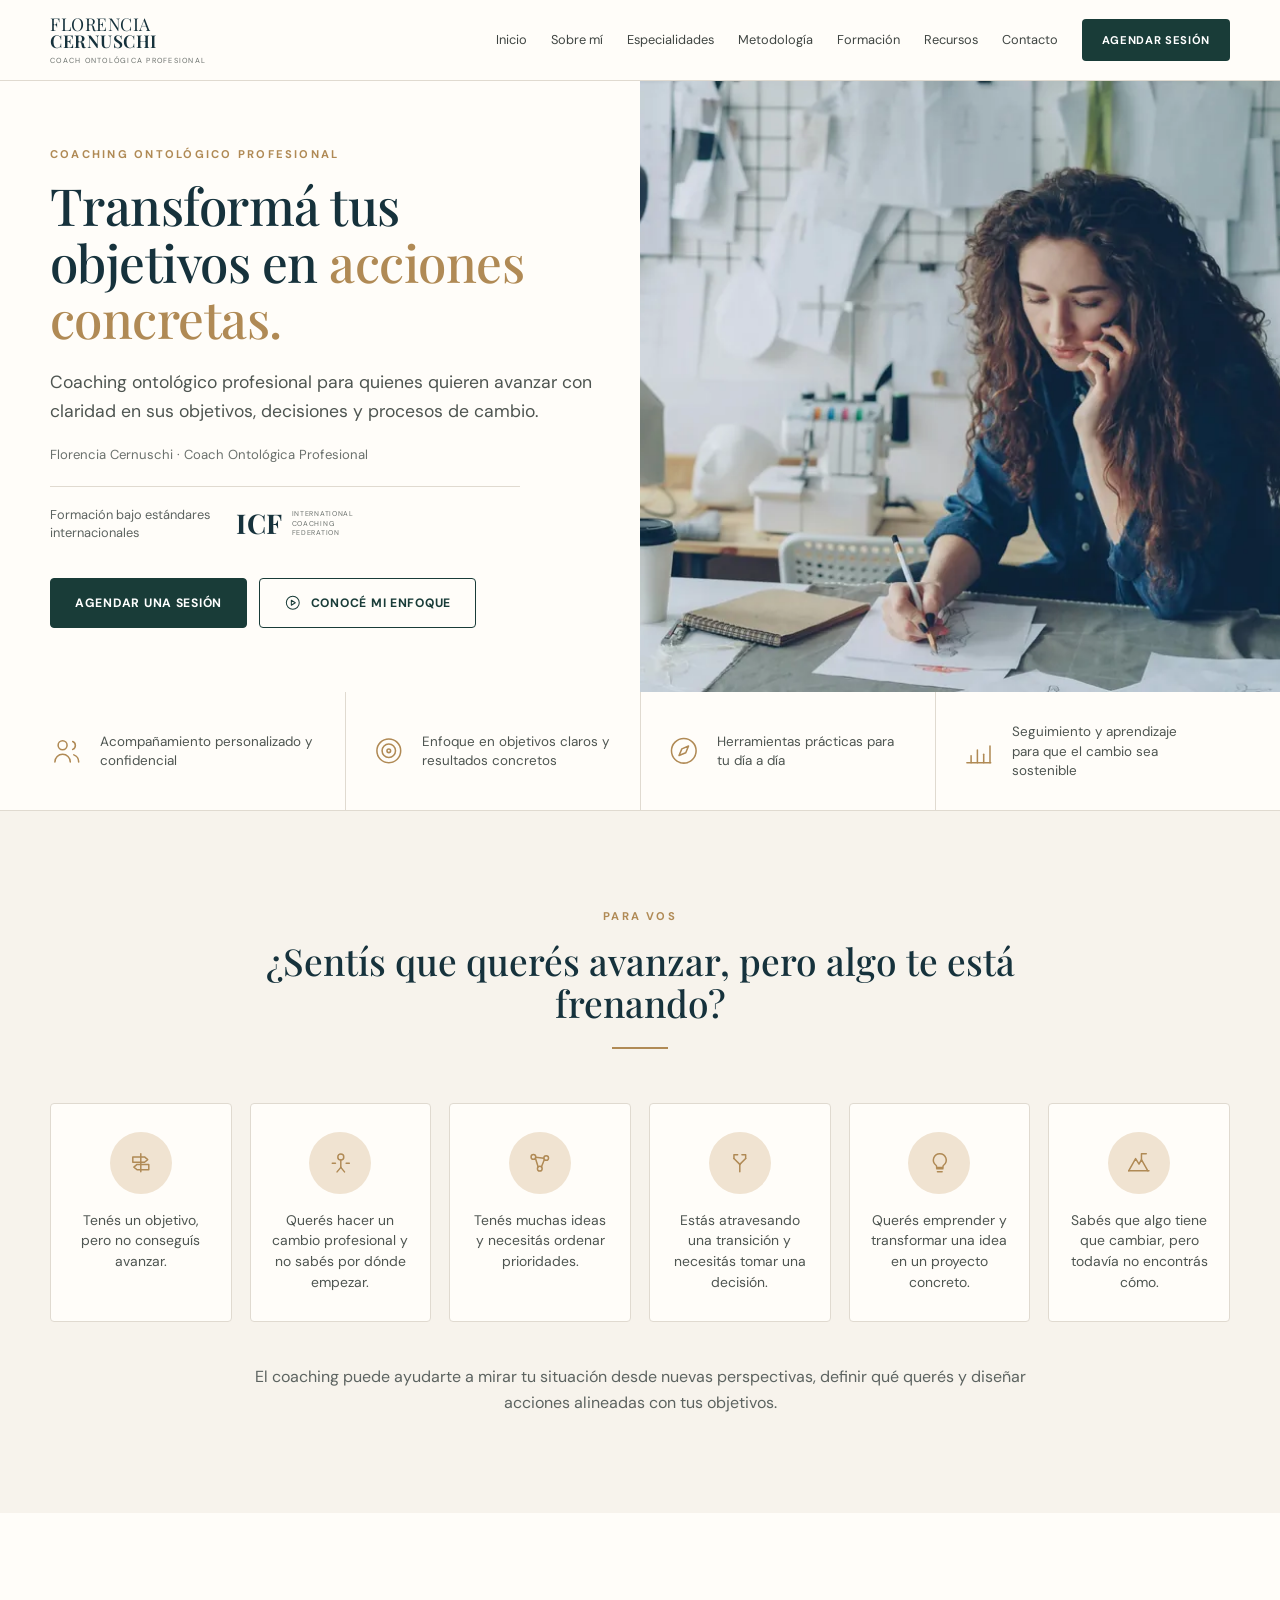
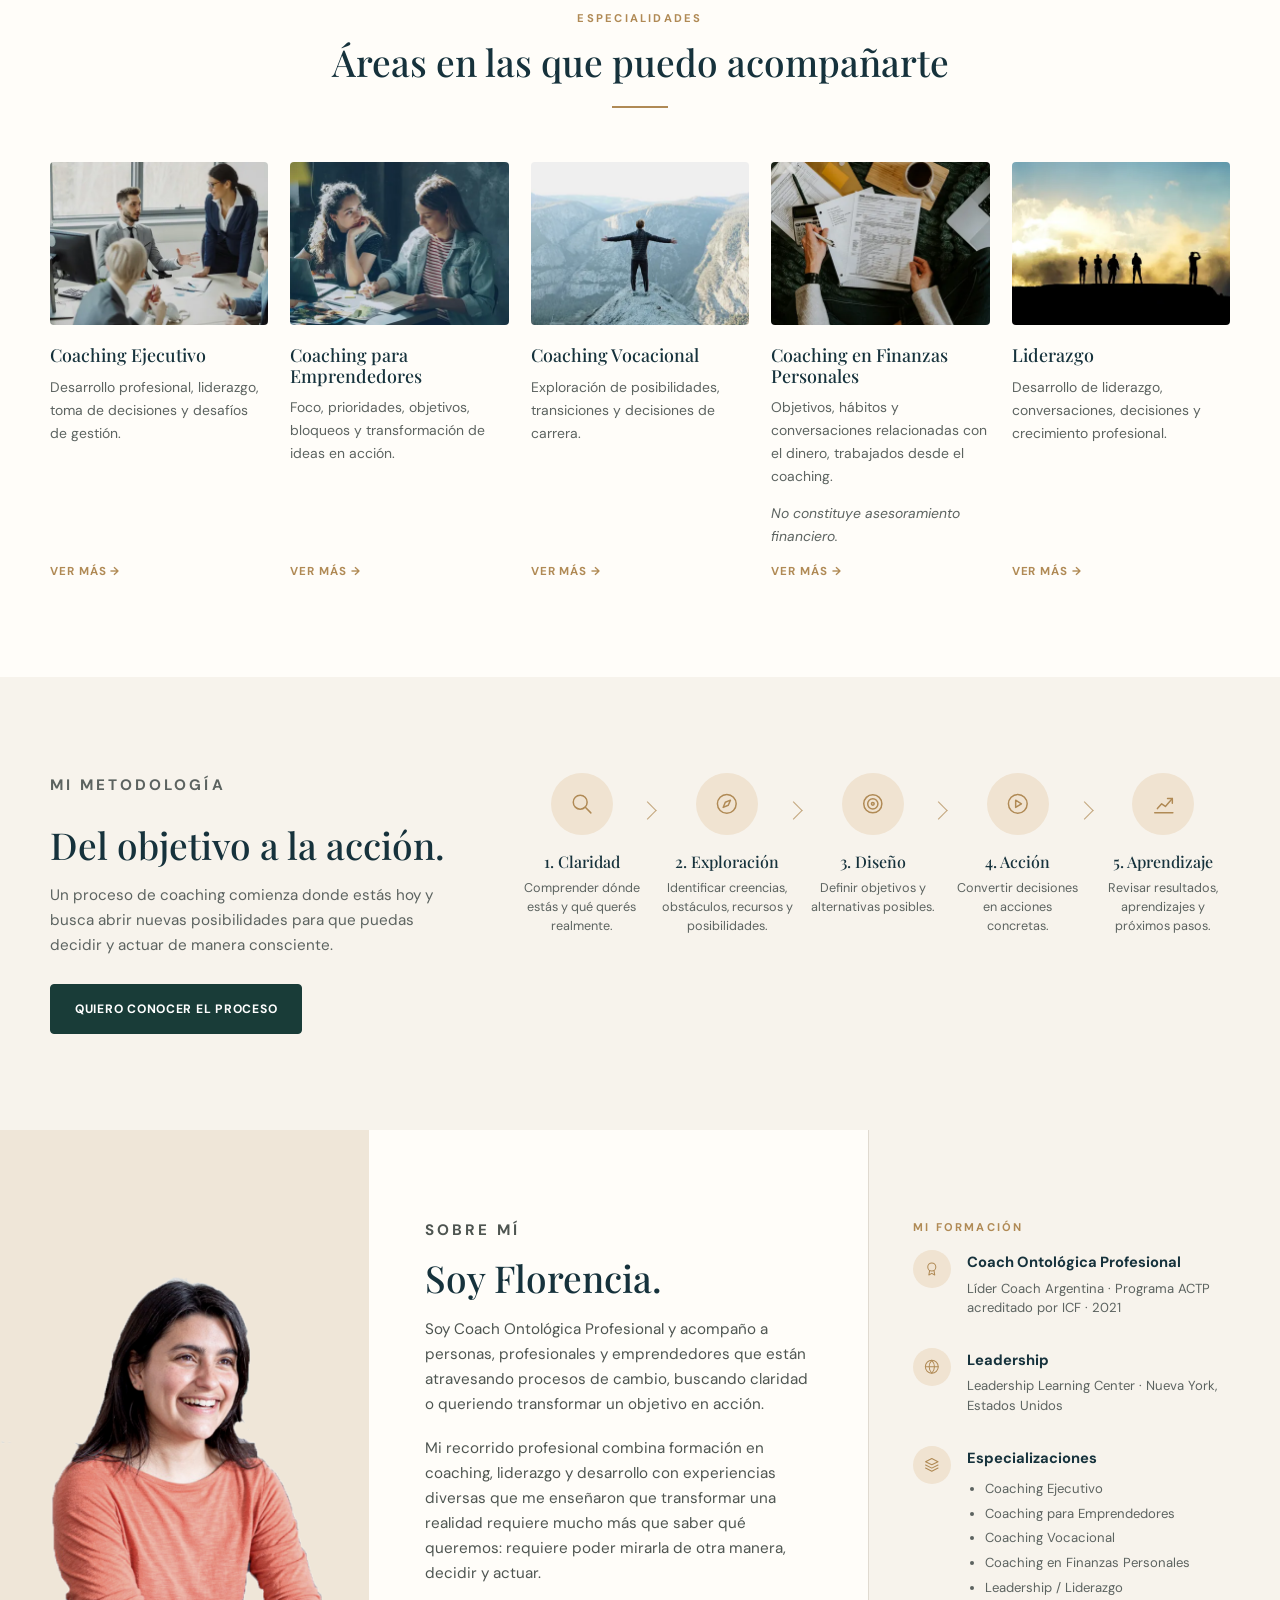
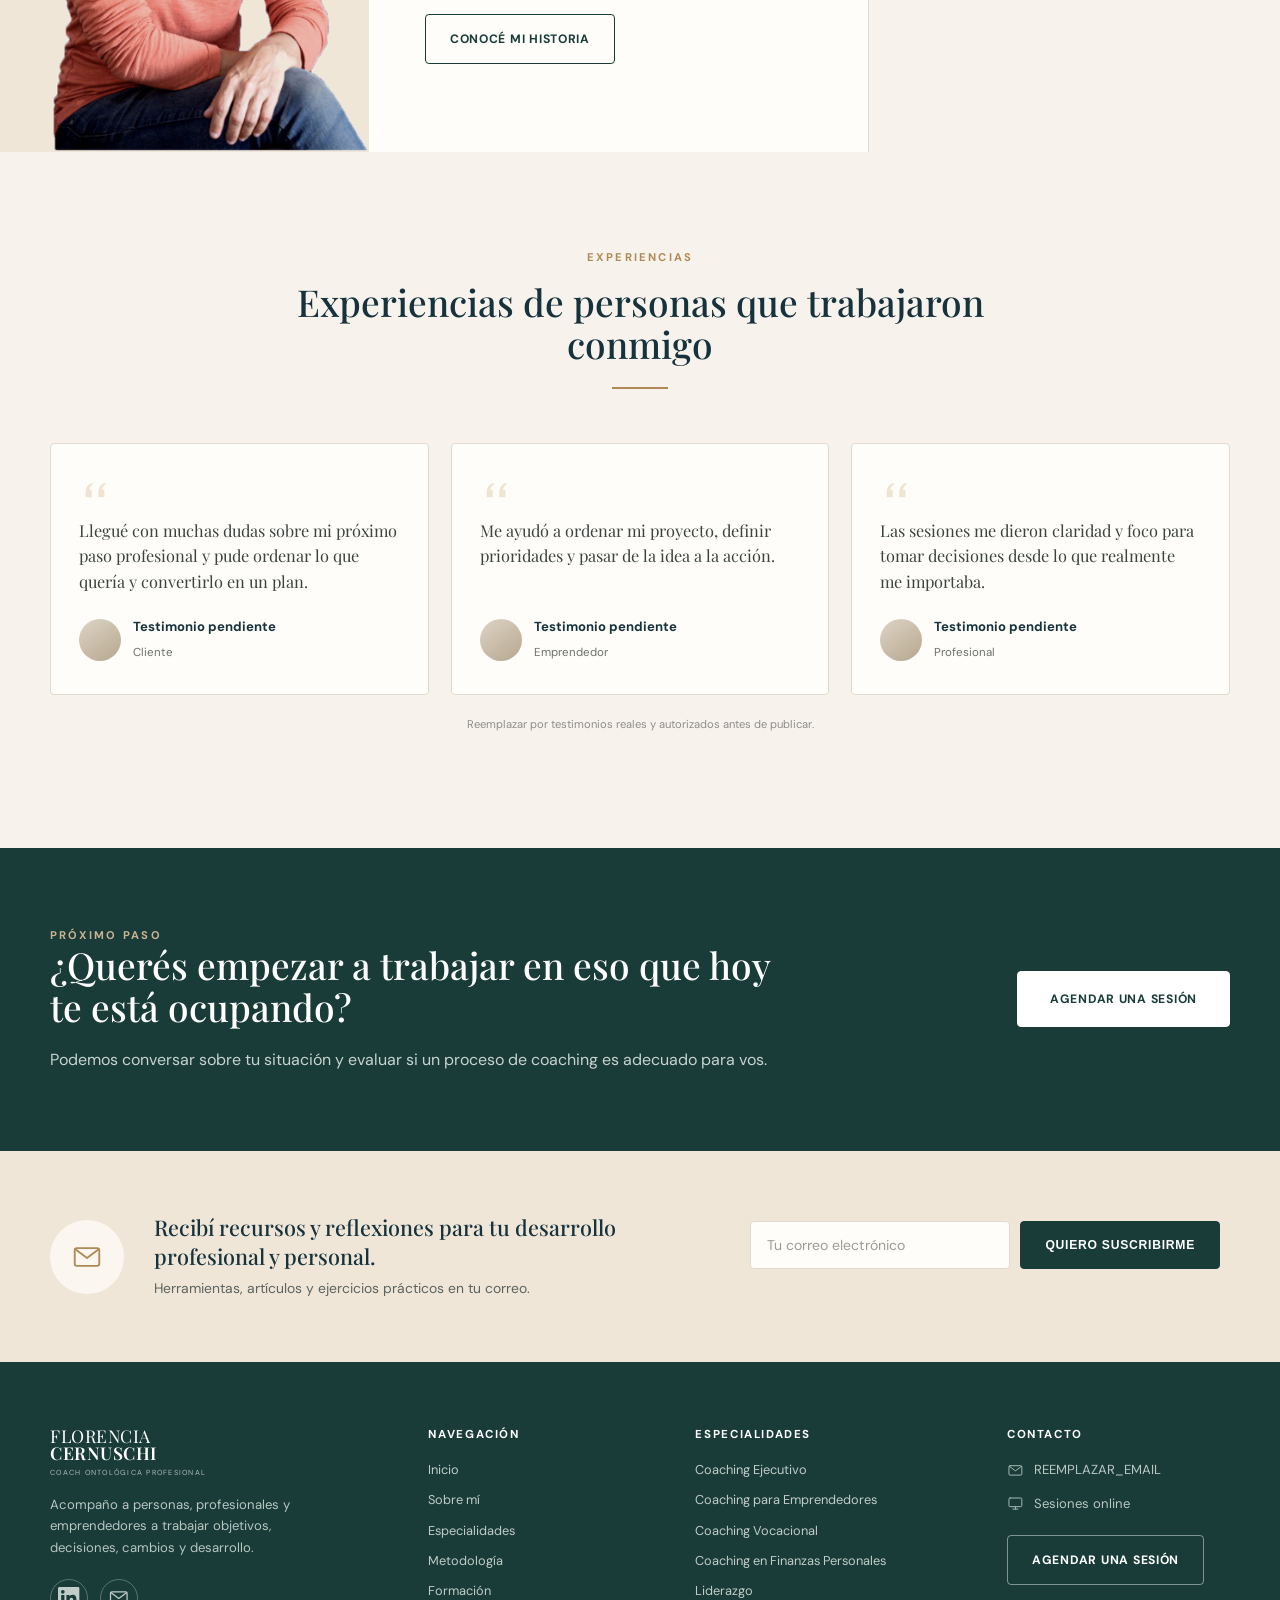
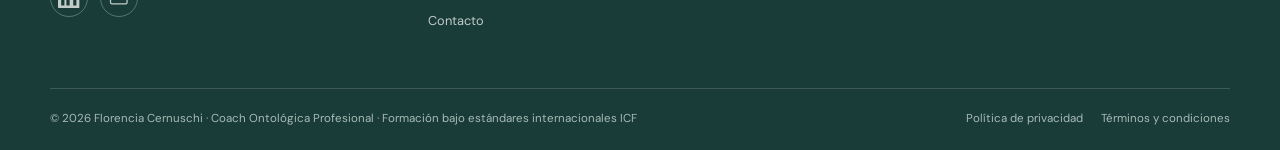
==== new_version/index.html @ 01ae2428 "Nueva versión de la home según el mockup aprobado Implementa la home completa en new_version/, sigui" ====
<!doctype html>
<html lang="es">
<head>
  <meta charset="utf-8">
  <meta name="viewport" content="width=device-width, initial-scale=1">

  <title>Florencia Cernuschi | Coach Ontológica Profesional ICF</title>
  <meta name="description" content="Coaching ontológico profesional para objetivos, cambios y desarrollo profesional. Conocé el enfoque y las especialidades de Florencia Cernuschi.">
  <link rel="canonical" href="https://cernuschiflorencia.github.io/coach/">

  <meta property="og:title" content="Florencia Cernuschi | Coach Ontológica Profesional ICF">
  <meta property="og:description" content="Transformá tus objetivos en acciones concretas. Coaching ontológico profesional para personas, profesionales y emprendedores.">
  <meta property="og:type" content="website">
  <meta property="og:url" content="https://cernuschiflorencia.github.io/coach/">
  <meta property="og:locale" content="es_AR">
  <meta property="og:site_name" content="Florencia Cernuschi">
  <!-- PENDIENTE: subir una imagen de 1200x630 y descomentar.
  <meta property="og:image" content="https://cernuschiflorencia.github.io/coach/assets/og-cover.jpg">
  <meta property="og:image:alt" content="Florencia Cernuschi, Coach Ontológica Profesional"> -->
  <meta name="twitter:card" content="summary_large_image">
  <meta name="twitter:title" content="Florencia Cernuschi | Coach Ontológica Profesional ICF">
  <meta name="twitter:description" content="Coaching ontológico profesional para objetivos, cambios y desarrollo profesional.">

  <meta name="theme-color" content="#193c38">
  <link rel="icon" type="image/png" sizes="32x32" href="assets/favicon-32x32.png">

  <link rel="preconnect" href="https://fonts.googleapis.com">
  <link rel="preconnect" href="https://fonts.gstatic.com" crossorigin>
  <link href="https://fonts.googleapis.com/css2?family=DM+Sans:wght@400;500;600;700&family=Playfair+Display:wght@500;600&display=swap" rel="stylesheet">
  <link rel="stylesheet" href="styles.css">

  <!-- Google Tag Manager -->
  <script>(function(w,d,s,l,i){w[l]=w[l]||[];w[l].push({'gtm.start':
  new Date().getTime(),event:'gtm.js'});var f=d.getElementsByTagName(s)[0],
  j=d.createElement(s),dl=l!='dataLayer'?'&l='+l:'';j.async=true;j.src=
  'https://www.googletagmanager.com/gtm.js?id='+i+dl;f.parentNode.insertBefore(j,f);
  })(window,document,'script','dataLayer','GTM-5N4RTZP9');</script>
  <!-- End Google Tag Manager -->

  <!-- Google Ads -->
  <script async src="https://www.googletagmanager.com/gtag/js?id=AW-17258777133"></script>
  <script>
    window.dataLayer = window.dataLayer || [];
    function gtag(){dataLayer.push(arguments);}
    gtag('js', new Date());
    gtag('config', 'AW-17258777133');
  </script>
  <!-- End Google Ads -->

  <script type="application/ld+json">
  {
    "@context": "https://schema.org",
    "@graph": [
      {
        "@type": "WebSite",
        "@id": "https://cernuschiflorencia.github.io/coach/#website",
        "url": "https://cernuschiflorencia.github.io/coach/",
        "name": "Florencia Cernuschi — Coach Ontológica Profesional",
        "inLanguage": "es-AR",
        "publisher": { "@id": "https://cernuschiflorencia.github.io/coach/#florencia" }
      },
      {
        "@type": "Person",
        "@id": "https://cernuschiflorencia.github.io/coach/#florencia",
        "name": "Florencia Cernuschi",
        "jobTitle": "Coach Ontológica Profesional",
        "url": "https://cernuschiflorencia.github.io/coach/",
        "description": "Coach Ontológica Profesional especializada en desarrollo profesional, coaching ejecutivo, emprendimiento, coaching vocacional, liderazgo y coaching en finanzas personales.",
        "knowsAbout": [
          "Coaching ontológico",
          "Coaching ejecutivo",
          "Coaching para emprendedores",
          "Coaching vocacional",
          "Coaching en finanzas personales",
          "Liderazgo"
        ],
        "sameAs": ["https://www.linkedin.com/in/cernuschiflorencia/"]
      },
      {
        "@type": "ProfessionalService",
        "@id": "https://cernuschiflorencia.github.io/coach/#servicio",
        "name": "Coaching Ontológico Profesional — Florencia Cernuschi",
        "url": "https://cernuschiflorencia.github.io/coach/",
        "description": "Procesos de coaching ontológico para trabajar objetivos, decisiones, cambios profesionales, emprendimiento y liderazgo.",
        "provider": { "@id": "https://cernuschiflorencia.github.io/coach/#florencia" },
        "areaServed": "Sesiones online",
        "availableLanguage": "es",
        "hasOfferCatalog": {
          "@type": "OfferCatalog",
          "name": "Especialidades",
          "itemListElement": [
            { "@type": "Offer", "itemOffered": { "@type": "Service", "name": "Coaching Ejecutivo" } },
            { "@type": "Offer", "itemOffered": { "@type": "Service", "name": "Coaching para Emprendedores" } },
            { "@type": "Offer", "itemOffered": { "@type": "Service", "name": "Coaching Vocacional" } },
            { "@type": "Offer", "itemOffered": { "@type": "Service", "name": "Coaching en Finanzas Personales" } },
            { "@type": "Offer", "itemOffered": { "@type": "Service", "name": "Liderazgo" } }
          ]
        }
      }
    ]
  }
  </script>
</head>

<body>
<!-- Google Tag Manager (noscript) -->
<noscript><iframe src="https://www.googletagmanager.com/ns.html?id=GTM-5N4RTZP9"
height="0" width="0" style="display:none;visibility:hidden"></iframe></noscript>
<!-- End Google Tag Manager (noscript) -->

<!-- ============ Sprite de iconos ============ -->
<svg class="icon-sprite" aria-hidden="true" focusable="false">
  <!-- diferenciadores -->
  <symbol id="i-personas" viewBox="0 0 24 24"><circle cx="9" cy="8" r="3.2"/><path d="M3.5 20c0-3.1 2.5-5.5 5.5-5.5s5.5 2.4 5.5 5.5"/><path d="M16.2 5.4a3 3 0 0 1 0 5.6"/><path d="M17 14.9c2 .7 3.5 2.6 3.5 5.1"/></symbol>
  <symbol id="i-objetivo" viewBox="0 0 24 24"><circle cx="12" cy="12" r="8.5"/><circle cx="12" cy="12" r="4.8"/><circle cx="12" cy="12" r="1.3"/></symbol>
  <symbol id="i-brujula" viewBox="0 0 24 24"><circle cx="12" cy="12" r="8.8"/><path d="M15.4 8.6l-2 4.8-4.8 2 2-4.8z"/></symbol>
  <symbol id="i-progreso" viewBox="0 0 24 24"><path d="M3.5 20.5h17"/><path d="M6.5 20.5v-5"/><path d="M11 20.5v-9"/><path d="M15.5 20.5v-6"/><path d="M20 20.5v-12"/></symbol>

  <!-- situaciones -->
  <symbol id="i-cartel" viewBox="0 0 24 24"><path d="M12 3.5v17"/><path d="M4.5 6.5h11l3 2.5-3 2.5h-11z"/><path d="M19.5 13.5h-11l-3 2.5 3 2.5h11z"/></symbol>
  <symbol id="i-red" viewBox="0 0 24 24"><circle cx="6" cy="6.5" r="2.2"/><circle cx="18" cy="7.5" r="2.2"/><circle cx="12" cy="17.5" r="2.2"/><path d="M7.9 7.7l2.5 8"/><path d="M16.3 8.9l-2.7 6.9"/><path d="M8.2 6.9l7.6.8"/></symbol>
  <symbol id="i-cumbre" viewBox="0 0 24 24"><path d="M2.5 19.5h19"/><path d="M2.5 19.5L9 8l3.2 5.2L14.5 9l6 10.5"/><path d="M14.5 9V3.5h4.5"/></symbol>
  <symbol id="i-bifurcacion" viewBox="0 0 24 24"><path d="M12 20.5v-7"/><path d="M12 13.5L6.5 8"/><path d="M12 13.5L17.5 8"/><path d="M6.5 8V4.5h3.5"/><path d="M17.5 8V4.5H14"/></symbol>
  <symbol id="i-idea" viewBox="0 0 24 24"><path d="M9 17.5h6"/><path d="M9.8 20.5h4.4"/><path d="M12 3.5a6 6 0 0 1 3.6 10.8c-.4.3-.6.8-.6 1.3v.9H9v-.9c0-.5-.2-1-.6-1.3A6 6 0 0 1 12 3.5z"/></symbol>
  <symbol id="i-transicion" viewBox="0 0 24 24"><circle cx="12" cy="6.5" r="2.8"/><path d="M12 9.3v7"/><path d="M12 16.3l-3.5 4.2"/><path d="M12 16.3l3.5 4.2"/><path d="M4 12.5h3"/><path d="M17 12.5h3"/></symbol>

  <!-- metodología -->
  <symbol id="i-lupa" viewBox="0 0 24 24"><circle cx="10.5" cy="10.5" r="6.5"/><path d="M15.3 15.3l5.2 5.2"/></symbol>
  <symbol id="i-play" viewBox="0 0 24 24"><circle cx="12" cy="12" r="8.8"/><path d="M10 8.6l5.4 3.4L10 15.4z"/></symbol>
  <symbol id="i-crecimiento" viewBox="0 0 24 24"><path d="M3.5 20.5h17"/><path d="M6 16.5l4-4.5 3.5 2.5L20 7"/><path d="M15.5 7H20v4.5"/></symbol>

  <!-- formación -->
  <symbol id="i-diploma" viewBox="0 0 24 24"><circle cx="12" cy="9.5" r="5.5"/><path d="M9 14.4l-1 6 4-2.2 4 2.2-1-6"/></symbol>
  <symbol id="i-globo" viewBox="0 0 24 24"><circle cx="12" cy="12" r="8.8"/><path d="M3.4 12h17.2"/><path d="M12 3.2c2.4 2.4 3.6 5.4 3.6 8.8s-1.2 6.4-3.6 8.8c-2.4-2.4-3.6-5.4-3.6-8.8S9.6 5.6 12 3.2z"/></symbol>
  <symbol id="i-capas" viewBox="0 0 24 24"><path d="M12 3.5l8.5 4.3L12 12 3.5 7.8z"/><path d="M3.5 12.2L12 16.5l8.5-4.3"/><path d="M3.5 16.4L12 20.7l8.5-4.3"/></symbol>

  <!-- varios -->
  <symbol id="i-sobre" viewBox="0 0 24 24"><rect x="2.8" y="5.3" width="18.4" height="13.4" rx="1.6"/><path d="M3.5 6.3l8.5 6.4 8.5-6.4"/></symbol>
  <symbol id="i-monitor" viewBox="0 0 24 24"><rect x="2.8" y="4.3" width="18.4" height="12.4" rx="1.6"/><path d="M8.5 20.2h7"/><path d="M12 16.7v3.5"/></symbol>
  <symbol id="i-cita" viewBox="0 0 24 24"><path d="M10 6.5C6.7 7.7 5 10.2 5 14v3.5h4.5V12H7.8c.2-2 1-3.4 2.6-4.2z"/><path d="M19.5 6.5c-3.3 1.2-5 3.7-5 7.5v3.5H19V12h-1.7c.2-2 1-3.4 2.6-4.2z"/></symbol>
  <symbol id="i-linkedin" viewBox="0 0 24 24"><path d="M20.45 20.45h-3.55v-5.57c0-1.33-.03-3.04-1.86-3.04-1.85 0-2.13 1.45-2.13 2.94v5.67H9.35V9h3.41v1.56h.05c.48-.9 1.64-1.85 3.37-1.85 3.6 0 4.27 2.37 4.27 5.46v6.28zM5.34 7.43a2.06 2.06 0 1 1 0-4.13 2.06 2.06 0 0 1 0 4.13zm1.78 13.02H3.56V9h3.56v11.45zM22.23 0H1.77C.79 0 0 .77 0 1.73v20.54C0 23.23.79 24 1.77 24h20.46c.97 0 1.77-.77 1.77-1.73V1.73C24 .77 23.2 0 22.22 0z"/></symbol>
</svg>

<a class="skip-link" href="#contenido">Saltar al contenido</a>

<header class="site-header">
  <div class="container nav-wrap">
    <a class="brand" href="#inicio" aria-label="Florencia Cernuschi, inicio">
      <span>FLORENCIA</span><strong>CERNUSCHI</strong><small>COACH ONTOLÓGICA PROFESIONAL</small>
    </a>

    <button class="menu-toggle" aria-expanded="false" aria-controls="main-nav" aria-label="Abrir menú">
      <span class="bars" aria-hidden="true"></span>
    </button>

    <nav id="main-nav" class="main-nav" aria-label="Navegación principal">
      <a href="#inicio">Inicio</a>
      <a href="#sobre-mi">Sobre mí</a>
      <a href="#especialidades">Especialidades</a>
      <a href="#metodologia">Metodología</a>
      <a href="#formacion">Formación</a>
      <a href="#recursos">Recursos</a>
      <a href="#contacto">Contacto</a>
      <a class="nav-cta" href="#contacto" data-cta="header">Agendar sesión</a>
    </nav>
  </div>
</header>

<main id="contenido">
  <!-- ============ HERO ============ -->
  <!-- El hero no usa .container: la foto sangra hasta el borde derecho y la
       columna de texto se alinea sola con el resto de la página. -->
  <section class="hero" id="inicio">
    <div class="hero-grid">
      <div class="hero-copy">
        <p class="eyebrow">COACHING ONTOLÓGICO PROFESIONAL</p>
        <h1>Transformá tus objetivos en <em>acciones concretas.</em></h1>
        <p class="hero-lead">Coaching ontológico profesional para quienes quieren avanzar con claridad en sus objetivos, decisiones y procesos de cambio.</p>

        <p class="hero-signature">Florencia Cernuschi · Coach Ontológica Profesional</p>

        <div class="authority-lockup">
          <span class="authority-text">Formación bajo estándares internacionales</span>
          <!-- PENDIENTE: reemplazar por el logotipo oficial de ICF, respetando las
               normas de marca de la International Coaching Federation. -->
          <span class="icf-mark" aria-label="International Coaching Federation">
            <strong>ICF</strong><small>International<br>Coaching<br>Federation</small>
          </span>
        </div>

        <div class="hero-actions">
          <a class="btn btn-primary" href="#contacto" data-cta="hero-primario">Agendar una sesión</a>
          <a class="btn btn-secondary btn-icon" href="#metodologia">
            <svg class="ico" aria-hidden="true"><use href="#i-play"/></svg>
            Conocé mi enfoque
          </a>
        </div>
      </div>

      <div class="hero-visual">
        <picture>
          <source type="image/webp"
                  srcset="assets/hero-800.webp 800w, assets/hero-1600.webp 1600w"
                  sizes="(max-width:860px) 100vw, 50vw">
          <source type="image/jpeg"
                  srcset="assets/hero-800.jpg 800w, assets/hero-1600.jpg 1600w"
                  sizes="(max-width:860px) 100vw, 50vw">
          <img src="assets/hero-1600.jpg" width="1600" height="1200"
               class="hero-photo" fetchpriority="high" decoding="async"
               alt="Una emprendedora trabaja en su taller: boceta a mano sobre la mesa mientras habla por teléfono, con un maniquí de costura y patrones colgados detrás. Foto: Vitaly Gariev / Unsplash">
        </picture>
      </div>
    </div>
  </section>

  <!-- ============ DIFERENCIADORES ============ -->
  <section class="differentiators" aria-label="Cómo acompaño los procesos">
    <div class="container diff-grid">
      <article><svg class="ico" aria-hidden="true"><use href="#i-personas"/></svg><p>Acompañamiento personalizado y confidencial</p></article>
      <article><svg class="ico" aria-hidden="true"><use href="#i-objetivo"/></svg><p>Enfoque en objetivos claros y resultados concretos</p></article>
      <article><svg class="ico" aria-hidden="true"><use href="#i-brujula"/></svg><p>Herramientas prácticas para tu día a día</p></article>
      <article><svg class="ico" aria-hidden="true"><use href="#i-progreso"/></svg><p>Seguimiento y aprendizaje para que el cambio sea sostenible</p></article>
    </div>
  </section>

  <!-- ============ SITUACIONES ============ -->
  <section class="problem section-soft">
    <div class="container">
      <div class="section-heading centered">
        <p class="eyebrow">PARA VOS</p>
        <h2>¿Sentís que querés avanzar, pero algo te está frenando?</h2>
      </div>

      <div class="problem-grid">
        <article><span class="icon-circle"><svg class="ico" aria-hidden="true"><use href="#i-cartel"/></svg></span><p>Tenés un objetivo, pero no conseguís avanzar.</p></article>
        <article><span class="icon-circle"><svg class="ico" aria-hidden="true"><use href="#i-transicion"/></svg></span><p>Querés hacer un cambio profesional y no sabés por dónde empezar.</p></article>
        <article><span class="icon-circle"><svg class="ico" aria-hidden="true"><use href="#i-red"/></svg></span><p>Tenés muchas ideas y necesitás ordenar prioridades.</p></article>
        <article><span class="icon-circle"><svg class="ico" aria-hidden="true"><use href="#i-bifurcacion"/></svg></span><p>Estás atravesando una transición y necesitás tomar una decisión.</p></article>
        <article><span class="icon-circle"><svg class="ico" aria-hidden="true"><use href="#i-idea"/></svg></span><p>Querés emprender y transformar una idea en un proyecto concreto.</p></article>
        <article><span class="icon-circle"><svg class="ico" aria-hidden="true"><use href="#i-cumbre"/></svg></span><p>Sabés que algo tiene que cambiar, pero todavía no encontrás cómo.</p></article>
      </div>

      <p class="section-close">El coaching puede ayudarte a mirar tu situación desde nuevas perspectivas, definir qué querés y diseñar acciones alineadas con tus objetivos.</p>
    </div>
  </section>

  <!-- ============ ESPECIALIDADES ============ -->
  <section id="especialidades" class="specialties section">
    <div class="container">
      <div class="section-heading centered">
        <p class="eyebrow">ESPECIALIDADES</p>
        <h2>Áreas en las que puedo acompañarte</h2>
      </div>

      <!-- Cada card sirve WebP con fallback JPEG en dos anchos. Los recortes 4:3
           y el script que los genera están documentados en assets/README.md. -->
      <div class="cards five">
        <!-- Fase 2: href="coaching-ejecutivo/" -->
        <article class="service-card">
          <picture>
            <source type="image/webp" sizes="(max-width:520px) calc(100vw - 32px), (max-width:860px) calc(50vw - 28px), (max-width:1080px) calc(33vw - 24px), 220px"
                    srcset="assets/esp-ejecutivo-440.webp 440w, assets/esp-ejecutivo-800.webp 800w">
            <img src="assets/esp-ejecutivo-800.jpg" width="800" height="600" loading="lazy" decoding="async"
                 sizes="(max-width:520px) calc(100vw - 32px), (max-width:860px) calc(50vw - 28px), (max-width:1080px) calc(33vw - 24px), 220px"
                 srcset="assets/esp-ejecutivo-440.jpg 440w, assets/esp-ejecutivo-800.jpg 800w"
                 alt="Cuatro profesionales conversan alrededor de una mesa de reunión en una oficina luminosa; uno gesticula mientras explica y sobre la mesa hay gráficos impresos. Foto: Vitaly Gariev / Unsplash"></picture>
          <div class="card-body">
            <h3>Coaching Ejecutivo</h3>
            <p>Desarrollo profesional, liderazgo, toma de decisiones y desafíos de gestión.</p>
            <a href="#contacto">Ver más <span aria-hidden="true">→</span><span class="sr-only"> sobre Coaching Ejecutivo</span></a>
          </div>
        </article>

        <!-- Fase 2: href="coaching-para-emprendedores/" -->
        <article class="service-card">
          <picture>
            <source type="image/webp" sizes="(max-width:520px) calc(100vw - 32px), (max-width:860px) calc(50vw - 28px), (max-width:1080px) calc(33vw - 24px), 220px"
                    srcset="assets/esp-emprendedores-440.webp 440w, assets/esp-emprendedores-800.webp 800w">
            <img src="assets/esp-emprendedores-800.jpg" width="800" height="600" loading="lazy" decoding="async"
                 sizes="(max-width:520px) calc(100vw - 32px), (max-width:860px) calc(50vw - 28px), (max-width:1080px) calc(33vw - 24px), 220px"
                 srcset="assets/esp-emprendedores-440.jpg 440w, assets/esp-emprendedores-800.jpg 800w"
                 alt="Dos emprendedoras trabajan juntas en un escritorio con una laptop, bocetos y notas adhesivas; una toma apuntes mientras la otra escucha. Foto: Vitaly Gariev / Unsplash"></picture>
          <div class="card-body">
            <h3>Coaching para Emprendedores</h3>
            <p>Foco, prioridades, objetivos, bloqueos y transformación de ideas en acción.</p>
            <a href="#contacto">Ver más <span aria-hidden="true">→</span><span class="sr-only"> sobre Coaching para Emprendedores</span></a>
          </div>
        </article>

        <!-- Fase 2: href="coaching-vocacional/" -->
        <article class="service-card">
          <picture>
            <source type="image/webp" sizes="(max-width:520px) calc(100vw - 32px), (max-width:860px) calc(50vw - 28px), (max-width:1080px) calc(33vw - 24px), 220px"
                    srcset="assets/esp-vocacional-440.webp 440w, assets/esp-vocacional-800.webp 800w">
            <img src="assets/esp-vocacional-800.jpg" width="800" height="600" loading="lazy" decoding="async"
                 sizes="(max-width:520px) calc(100vw - 32px), (max-width:860px) calc(50vw - 28px), (max-width:1080px) calc(33vw - 24px), 220px"
                 srcset="assets/esp-vocacional-440.jpg 440w, assets/esp-vocacional-800.jpg 800w"
                 alt="Una persona de espaldas, parada sobre una roca en la cima, abre los brazos frente a un valle de montañas al amanecer. Foto: Jason Hogan / Unsplash"></picture>
          <div class="card-body">
            <h3>Coaching Vocacional</h3>
            <p>Exploración de posibilidades, transiciones y decisiones de carrera.</p>
            <a href="#contacto">Ver más <span aria-hidden="true">→</span><span class="sr-only"> sobre Coaching Vocacional</span></a>
          </div>
        </article>

        <!-- Fase 2: href="coaching-finanzas-personales/" -->
        <article class="service-card">
          <picture>
            <source type="image/webp" sizes="(max-width:520px) calc(100vw - 32px), (max-width:860px) calc(50vw - 28px), (max-width:1080px) calc(33vw - 24px), 220px"
                    srcset="assets/esp-finanzas-440.webp 440w, assets/esp-finanzas-800.webp 800w">
            <img src="assets/esp-finanzas-800.jpg" width="800" height="600" loading="lazy" decoding="async"
                 sizes="(max-width:520px) calc(100vw - 32px), (max-width:860px) calc(50vw - 28px), (max-width:1080px) calc(33vw - 24px), 220px"
                 srcset="assets/esp-finanzas-440.jpg 440w, assets/esp-finanzas-800.jpg 800w"
                 alt="Vista desde arriba de una persona revisando papeles de finanzas personales, con una calculadora, una lista de documentos, un café y una laptop. Foto: Kelly Sikkema / Unsplash"></picture>
          <div class="card-body">
            <h3>Coaching en Finanzas Personales</h3>
            <p>Objetivos, hábitos y conversaciones relacionadas con el dinero, trabajados desde el coaching.</p>
            <p class="card-note">No constituye asesoramiento financiero.</p>
            <a href="#contacto">Ver más <span aria-hidden="true">→</span><span class="sr-only"> sobre Coaching en Finanzas Personales</span></a>
          </div>
        </article>

        <!-- Fase 2: href="liderazgo/" -->
        <article class="service-card">
          <picture>
            <source type="image/webp" sizes="(max-width:520px) calc(100vw - 32px), (max-width:860px) calc(50vw - 28px), (max-width:1080px) calc(33vw - 24px), 220px"
                    srcset="assets/esp-liderazgo-440.webp 440w, assets/esp-liderazgo-800.webp 800w">
            <img src="assets/esp-liderazgo-800.jpg" width="800" height="600" loading="lazy" decoding="async"
                 sizes="(max-width:520px) calc(100vw - 32px), (max-width:860px) calc(50vw - 28px), (max-width:1080px) calc(33vw - 24px), 220px"
                 srcset="assets/esp-liderazgo-440.jpg 440w, assets/esp-liderazgo-800.jpg 800w"
                 alt="Cinco personas de pie sobre la cima de una loma, en silueta contra un cielo al atardecer. Foto: Csaba Veres / Unsplash"></picture>
          <div class="card-body">
            <h3>Liderazgo</h3>
            <p>Desarrollo de liderazgo, conversaciones, decisiones y crecimiento profesional.</p>
            <a href="#contacto">Ver más <span aria-hidden="true">→</span><span class="sr-only"> sobre Liderazgo</span></a>
          </div>
        </article>
      </div>
    </div>
  </section>

  <!-- ============ METODOLOGÍA ============ -->
  <section id="metodologia" class="method section-soft">
    <div class="container method-grid">
      <div class="method-intro">
        <p class="eyebrow">MI METODOLOGÍA</p>
        <h2>Del objetivo a la acción.</h2>
        <p>Un proceso de coaching comienza donde estás hoy y busca abrir nuevas posibilidades para que puedas decidir y actuar de manera consciente.</p>
        <a class="btn btn-primary" href="#contacto" data-cta="metodologia">Quiero conocer el proceso</a>
      </div>

      <ol class="steps">
        <li>
          <span class="icon-circle"><svg class="ico" aria-hidden="true"><use href="#i-lupa"/></svg></span>
          <h3>1. Claridad</h3>
          <p>Comprender dónde estás y qué querés realmente.</p>
        </li>
        <li>
          <span class="icon-circle"><svg class="ico" aria-hidden="true"><use href="#i-brujula"/></svg></span>
          <h3>2. Exploración</h3>
          <p>Identificar creencias, obstáculos, recursos y posibilidades.</p>
        </li>
        <li>
          <span class="icon-circle"><svg class="ico" aria-hidden="true"><use href="#i-objetivo"/></svg></span>
          <h3>3. Diseño</h3>
          <p>Definir objetivos y alternativas posibles.</p>
        </li>
        <li>
          <span class="icon-circle"><svg class="ico" aria-hidden="true"><use href="#i-play"/></svg></span>
          <h3>4. Acción</h3>
          <p>Convertir decisiones en acciones concretas.</p>
        </li>
        <li>
          <span class="icon-circle"><svg class="ico" aria-hidden="true"><use href="#i-crecimiento"/></svg></span>
          <h3>5. Aprendizaje</h3>
          <p>Revisar resultados, aprendizajes y próximos pasos.</p>
        </li>
      </ol>
    </div>
  </section>

  <!-- ============ SOBRE MÍ + FORMACIÓN ============ -->
  <section id="sobre-mi" class="about">
    <div class="about-grid">
      <div class="about-image">
        <img src="assets/florencia-retrato.png" width="428" height="553"
             loading="lazy" decoding="async"
             alt="Florencia Cernuschi, sentada y sonriendo">
      </div>

      <div class="about-copy">
        <p class="eyebrow">SOBRE MÍ</p>
        <h2>Soy Florencia.</h2>
        <p>Soy Coach Ontológica Profesional y acompaño a personas, profesionales y emprendedores que están atravesando procesos de cambio, buscando claridad o queriendo transformar un objetivo en acción.</p>
        <p>Mi recorrido profesional combina formación en coaching, liderazgo y desarrollo con experiencias diversas que me enseñaron que transformar una realidad requiere mucho más que saber qué queremos: requiere poder mirarla de otra manera, decidir y actuar.</p>
        <a class="btn btn-secondary" href="#formacion">Conocé mi historia</a>
      </div>

      <aside class="credentials" id="formacion" aria-labelledby="titulo-formacion">
        <p class="eyebrow">MI FORMACIÓN</p>
        <h3 id="titulo-formacion" class="sr-only">Formación y respaldo profesional</h3>

        <div class="cred-item">
          <span class="icon-circle sm"><svg class="ico" aria-hidden="true"><use href="#i-diploma"/></svg></span>
          <div>
            <b>Coach Ontológica Profesional</b>
            <!-- IMPORTANTE (Documento Maestro §3.6 y §12): validar esta
                 denominación contra el certificado antes de publicar. -->
            <span>Líder Coach Argentina · Programa ACTP acreditado por ICF · 2021</span>
          </div>
        </div>

        <div class="cred-item">
          <span class="icon-circle sm"><svg class="ico" aria-hidden="true"><use href="#i-globo"/></svg></span>
          <div>
            <b>Leadership</b>
            <span>Leadership Learning Center · Nueva York, Estados Unidos</span>
          </div>
        </div>

        <div class="cred-item">
          <span class="icon-circle sm"><svg class="ico" aria-hidden="true"><use href="#i-capas"/></svg></span>
          <div>
            <b>Especializaciones</b>
            <ul>
              <li>Coaching Ejecutivo</li>
              <li>Coaching para Emprendedores</li>
              <li>Coaching Vocacional</li>
              <li>Coaching en Finanzas Personales</li>
              <li>Leadership / Liderazgo</li>
            </ul>
          </div>
        </div>
      </aside>
    </div>
  </section>

  <!-- ============ TESTIMONIOS ============ -->
  <section class="testimonials section-soft">
    <div class="container">
      <div class="section-heading centered">
        <p class="eyebrow">EXPERIENCIAS</p>
        <h2>Experiencias de personas que trabajaron conmigo</h2>
      </div>

      <!-- PENDIENTE: reemplazar por testimonios reales y autorizados. Estructura
           sugerida (Documento Maestro §3.8): problema inicial → proceso → cambio
           percibido. No inventar resultados. -->
      <div class="testimonial-track" id="testimonios">
        <figure class="testimonial">
          <svg class="ico quote" aria-hidden="true"><use href="#i-cita"/></svg>
          <blockquote><p>Llegué con muchas dudas sobre mi próximo paso profesional y pude ordenar lo que quería y convertirlo en un plan.</p></blockquote>
          <figcaption><span class="avatar" aria-hidden="true"></span><span class="who"><b>Testimonio pendiente</b><small>Cliente</small></span></figcaption>
        </figure>

        <figure class="testimonial">
          <svg class="ico quote" aria-hidden="true"><use href="#i-cita"/></svg>
          <blockquote><p>Me ayudó a ordenar mi proyecto, definir prioridades y pasar de la idea a la acción.</p></blockquote>
          <figcaption><span class="avatar" aria-hidden="true"></span><span class="who"><b>Testimonio pendiente</b><small>Emprendedor</small></span></figcaption>
        </figure>

        <figure class="testimonial">
          <svg class="ico quote" aria-hidden="true"><use href="#i-cita"/></svg>
          <blockquote><p>Las sesiones me dieron claridad y foco para tomar decisiones desde lo que realmente me importaba.</p></blockquote>
          <figcaption><span class="avatar" aria-hidden="true"></span><span class="who"><b>Testimonio pendiente</b><small>Profesional</small></span></figcaption>
        </figure>
      </div>

      <div class="track-dots" role="tablist" aria-label="Testimonios" hidden></div>

      <p class="disclaimer">Reemplazar por testimonios reales y autorizados antes de publicar.</p>
    </div>
  </section>

  <!-- ============ CTA FINAL ============ -->
  <section id="contacto" class="final-cta">
    <div class="container cta-inner">
      <div>
        <p class="eyebrow">PRÓXIMO PASO</p>
        <h2>¿Querés empezar a trabajar en eso que hoy te está ocupando?</h2>
        <p>Podemos conversar sobre tu situación y evaluar si un proceso de coaching es adecuado para vos.</p>
      </div>
      <!-- PENDIENTE: reemplazar REEMPLAZAR_EMAIL por el email real, o apuntar al
           formulario de /contacto y al link de agenda cuando existan. -->
      <a class="btn btn-primary btn-lg" href="mailto:REEMPLAZAR_EMAIL" data-cta="cta-final">Agendar una sesión</a>
    </div>
  </section>

  <!-- ============ NEWSLETTER ============ -->
  <section id="recursos" class="newsletter">
    <div class="container news-inner">
      <span class="icon-circle lg"><svg class="ico" aria-hidden="true"><use href="#i-sobre"/></svg></span>
      <div class="news-copy">
        <h2>Recibí recursos y reflexiones para tu desarrollo profesional y personal.</h2>
        <p>Herramientas, artículos y ejercicios prácticos en tu correo.</p>
      </div>
      <!-- PENDIENTE: conectar a un proveedor de email marketing (action + method).
           Hoy el submit no envía nada: script.js lo intercepta y avisa. -->
      <form class="news-form" novalidate>
        <label class="sr-only" for="news-email">Tu correo electrónico</label>
        <input id="news-email" name="email" type="email" autocomplete="email"
               placeholder="Tu correo electrónico" required>
        <button class="btn btn-primary" type="submit">Quiero suscribirme</button>
        <p class="form-status" role="status" aria-live="polite"></p>
      </form>
    </div>
  </section>
</main>

<footer class="footer">
  <div class="container footer-grid">
    <div class="footer-brand">
      <a class="brand inverse" href="#inicio">
        <span>FLORENCIA</span><strong>CERNUSCHI</strong><small>COACH ONTOLÓGICA PROFESIONAL</small>
      </a>
      <p>Acompaño a personas, profesionales y emprendedores a trabajar objetivos, decisiones, cambios y desarrollo.</p>
      <div class="socials">
        <a href="https://www.linkedin.com/in/cernuschiflorencia/" target="_blank" rel="noopener me" aria-label="LinkedIn de Florencia Cernuschi">
          <svg class="ico solid" aria-hidden="true"><use href="#i-linkedin"/></svg>
        </a>
        <a href="mailto:REEMPLAZAR_EMAIL" aria-label="Escribir por correo">
          <svg class="ico" aria-hidden="true"><use href="#i-sobre"/></svg>
        </a>
        <!-- Sumar aquí Instagram, YouTube u otras redes SOLO cuando sean perfiles
             oficiales verificados, y replicarlas en el "sameAs" del JSON-LD
             (Documento Maestro §18 y §19). -->
      </div>
    </div>

    <nav aria-label="Navegación del sitio">
      <h2>Navegación</h2>
      <a href="#inicio">Inicio</a>
      <a href="#sobre-mi">Sobre mí</a>
      <a href="#especialidades">Especialidades</a>
      <a href="#metodologia">Metodología</a>
      <a href="#formacion">Formación</a>
      <a href="#contacto">Contacto</a>
    </nav>

    <nav aria-label="Especialidades">
      <h2>Especialidades</h2>
      <a href="#especialidades">Coaching Ejecutivo</a>
      <a href="#especialidades">Coaching para Emprendedores</a>
      <a href="#especialidades">Coaching Vocacional</a>
      <a href="#especialidades">Coaching en Finanzas Personales</a>
      <a href="#especialidades">Liderazgo</a>
    </nav>

    <div>
      <h2>Contacto</h2>
      <p class="contact-line"><svg class="ico" aria-hidden="true"><use href="#i-sobre"/></svg> REEMPLAZAR_EMAIL</p>
      <p class="contact-line"><svg class="ico" aria-hidden="true"><use href="#i-monitor"/></svg> Sesiones online</p>
      <a class="btn btn-light" href="#contacto" data-cta="footer">Agendar una sesión</a>
    </div>
  </div>

  <div class="container footer-bottom">
    <span>© <span id="anio">2026</span> Florencia Cernuschi · Coach Ontológica Profesional · Formación bajo estándares internacionales ICF</span>
    <span class="legal">
      <!-- PENDIENTE: crear estas páginas (Documento Maestro §21). -->
      <a href="#">Política de privacidad</a>
      <a href="#">Términos y condiciones</a>
    </span>
  </div>
</footer>

<script src="script.js"></script>
</body>
</html>
---- new_version/styles.css ----
/* ============================================================
   Florencia Cernuschi — Coach Ontológica Profesional
   Home. Basado en el mockup aprobado y en el Documento Maestro.
   ============================================================ */

:root{
  --ink:#193c38;        /* verde profundo: titulares, botones, footer */
  --ink-2:#0e2d2a;      /* hover del verde */
  --navy:#16323c;       /* verde azulado de los H2 del mockup */
  --paper:#fffdf9;      /* fondo base */
  --cream:#f7f3ec;      /* fondo de secciones alternas */
  --sand:#efe6d8;       /* panel del hero y banda de newsletter */
  --line:#e0dad0;       /* bordes */
  --muted:#6b716d;      /* texto secundario */
  --tan:#b08a55;        /* acento: iconos, links "Ver más", subrayados */
  --tan-soft:#f0e3d1;   /* relleno de los círculos de iconos */
  --max:1180px;
  --r:4px;
}

*{box-sizing:border-box}
html{scroll-behavior:smooth}
body{
  margin:0;
  background:var(--paper);
  color:#222623;
  font-family:"DM Sans",system-ui,-apple-system,sans-serif;
  line-height:1.65;
  -webkit-font-smoothing:antialiased;
}
img{max-width:100%;height:auto;display:block}

h1,h2,h3{font-family:"Playfair Display",Georgia,serif;line-height:1.14;font-weight:500;margin:0 0 18px;color:var(--navy)}
h1{font-size:clamp(2.4rem,4vw,3.6rem);line-height:1.1;letter-spacing:-.01em}
h2{font-size:clamp(1.75rem,2.9vw,2.6rem)}
h3{font-size:1.2rem}
p{margin:0 0 18px}
a{color:inherit;text-decoration:none}

.container{width:min(calc(100% - 48px),var(--max));margin-inline:auto}
.section{padding:96px 0}
.section-soft{padding:96px 0;background:var(--cream)}

.eyebrow{
  font-size:.7rem;letter-spacing:.2em;font-weight:700;
  color:var(--tan);margin-bottom:14px;text-transform:uppercase;
}
.section-heading.centered{text-align:center;max-width:760px;margin:0 auto 54px}
.section-heading.centered h2{margin-bottom:0}
/* Subrayado corto bajo los H2 centrados, como en el mockup */
.section-heading.centered h2::after{
  content:"";display:block;width:56px;height:2px;
  background:var(--tan);margin:22px auto 0;
}

.sr-only{
  position:absolute;width:1px;height:1px;padding:0;margin:-1px;
  overflow:hidden;clip:rect(0 0 0 0);white-space:nowrap;border:0;
}
.skip-link{
  position:absolute;left:-9999px;top:0;z-index:100;
  background:var(--ink);color:#fff;padding:12px 18px;font-size:.85rem;
}
.skip-link:focus{left:12px;top:12px}

:where(a,button,input):focus-visible{
  outline:2px solid var(--tan);outline-offset:3px;border-radius:2px;
}

/* Sprite de iconos: presente en el DOM pero fuera de pantalla */
.icon-sprite{position:absolute;width:0;height:0;overflow:hidden}
.ico{
  width:1.35rem;height:1.35rem;flex:none;
  fill:none;stroke:currentColor;stroke-width:1.4;
  stroke-linecap:round;stroke-linejoin:round;
}
.ico.solid{fill:currentColor;stroke:none}

.icon-circle{
  display:grid;place-items:center;width:62px;height:62px;border-radius:50%;
  background:var(--tan-soft);color:var(--tan);flex:none;
}
.icon-circle .ico{width:1.6rem;height:1.6rem}
.icon-circle.sm{width:38px;height:38px}
.icon-circle.sm .ico{width:1.1rem;height:1.1rem}
.icon-circle.lg{width:74px;height:74px}
.icon-circle.lg .ico{width:2rem;height:2rem}

/* ---------- Botones ---------- */
.btn{
  display:inline-flex;align-items:center;justify-content:center;gap:9px;
  padding:14px 24px;border:1px solid var(--ink);border-radius:var(--r);
  font-size:.76rem;font-weight:700;text-transform:uppercase;letter-spacing:.06em;
  cursor:pointer;transition:background .18s,color .18s,transform .18s;
}
.btn-primary{background:var(--ink);color:#fff}
.btn-primary:hover{background:var(--ink-2);transform:translateY(-1px)}
.btn-secondary{background:transparent;color:var(--ink)}
.btn-secondary:hover{background:var(--ink);color:#fff}
.btn-light{background:transparent;color:#fff;border-color:rgba(255,255,255,.45)}
.btn-light:hover{background:#fff;color:var(--ink);border-color:#fff}
.btn-lg{padding:17px 32px}
.btn-icon .ico{width:1.1rem;height:1.1rem}

/* ---------- Header ---------- */
.site-header{
  position:sticky;top:0;z-index:30;
  background:rgba(255,253,249,.94);backdrop-filter:blur(10px);
  border-bottom:1px solid var(--line);
}
.nav-wrap{min-height:80px;display:flex;align-items:center;justify-content:space-between;gap:28px}
.brand{display:flex;flex-direction:column;line-height:.95;min-width:180px}
.brand span,.brand strong{
  font-family:"Playfair Display",Georgia,serif;
  font-size:1.1rem;letter-spacing:.03em;color:var(--navy);
}
.brand strong{font-weight:600}
.brand small{
  font-family:"DM Sans",sans-serif;font-size:.46rem;letter-spacing:.17em;
  margin-top:7px;color:var(--muted);
}
.brand.inverse span,.brand.inverse strong{color:#fff}
.brand.inverse small{color:#a9bab6}

.main-nav{display:flex;align-items:center;gap:24px;font-size:.8rem}
.main-nav>a:not(.nav-cta){color:#3f4542;padding:4px 0;border-bottom:1px solid transparent}
.main-nav>a:not(.nav-cta):hover{color:var(--ink);border-bottom-color:var(--tan)}
.nav-cta{
  background:var(--ink);color:#fff;padding:12px 20px;border-radius:var(--r);
  font-weight:700;text-transform:uppercase;font-size:.7rem;letter-spacing:.06em;
}
.nav-cta:hover{background:var(--ink-2)}

.menu-toggle{
  display:none;width:44px;height:44px;border:1px solid var(--line);
  border-radius:var(--r);background:none;cursor:pointer;
}
.bars,.bars::before,.bars::after{
  display:block;width:20px;height:1.5px;background:var(--ink);
  margin-inline:auto;transition:transform .2s,opacity .2s;
}
.bars::before,.bars::after{content:"";position:relative}
.bars::before{top:-6.5px}
.bars::after{top:5px}
.menu-toggle[aria-expanded="true"] .bars{background:transparent}
.menu-toggle[aria-expanded="true"] .bars::before{top:0;transform:rotate(45deg)}
.menu-toggle[aria-expanded="true"] .bars::after{top:-1.5px;transform:rotate(-45deg)}

/* ---------- Hero ---------- */
.hero{
  background:linear-gradient(90deg,var(--paper) 0 50%,var(--sand) 50% 100%);
  overflow:hidden;
}
.hero-grid{display:grid;grid-template-columns:1fr 1fr;align-items:stretch}
/* El padding izquierdo replica el margen de .container, así el texto queda
   alineado con el resto de la página aunque el hero sea full-bleed. */
.hero-copy{
  align-self:center;
  padding:64px 48px 64px max(24px, calc((100vw - var(--max)) / 2));
}
.hero h1{margin-bottom:22px}
.hero h1 em{font-style:normal;color:var(--tan)}
.hero-lead{font-size:1.1rem;max-width:560px;color:#4e5551}
.hero-signature{font-size:.82rem;color:var(--muted);margin-bottom:20px}

.authority-lockup{
  display:flex;align-items:center;gap:16px;flex-wrap:wrap;
  padding:14px 0 4px;border-top:1px solid var(--line);max-width:470px;
}
.authority-text{font-size:.8rem;color:#5c6360;max-width:170px;line-height:1.35}
.icf-mark{display:flex;align-items:center;gap:9px;color:var(--navy)}
.icf-mark strong{font-family:"Playfair Display",Georgia,serif;font-size:1.7rem;letter-spacing:.02em}
.icf-mark small{font-size:.44rem;letter-spacing:.1em;line-height:1.35;text-transform:uppercase;color:var(--muted)}

.hero-actions{display:flex;gap:12px;flex-wrap:wrap;margin-top:28px}

.hero-visual{min-height:560px;display:flex}
.hero-visual picture{display:flex;width:100%}
/* El panel es casi cuadrado y la foto es 4:3, así que cover recorta a los
   lados: corremos el encuadre a la derecha para centrar a la protagonista. */
.hero-photo{width:100%;height:100%;min-height:560px;object-fit:cover;object-position:72% center}

/* ---------- Diferenciadores ---------- */
.differentiators{background:var(--paper);border-bottom:1px solid var(--line)}
.diff-grid{display:grid;grid-template-columns:repeat(4,1fr);gap:0}
.diff-grid article{
  display:flex;align-items:center;gap:16px;
  padding:30px 26px;border-left:1px solid var(--line);
}
.diff-grid article:first-child{border-left:0;padding-left:0}
.diff-grid .ico{width:2.1rem;height:2.1rem;color:var(--tan);stroke-width:1.1}
.diff-grid p{margin:0;font-size:.84rem;line-height:1.45;color:#4e5551}

/* ---------- Situaciones ---------- */
.problem-grid{display:grid;grid-template-columns:repeat(6,1fr);gap:18px}
.problem-grid article{
  background:var(--paper);border:1px solid var(--line);border-radius:var(--r);
  padding:28px 20px;text-align:center;
  display:flex;flex-direction:column;align-items:center;gap:16px;
  transition:border-color .2s,transform .2s;
}
.problem-grid article:hover{border-color:var(--tan);transform:translateY(-2px)}
.problem-grid p{margin:0;font-size:.87rem;line-height:1.5;color:#4e5551}
.section-close{text-align:center;max-width:820px;margin:42px auto 0;color:#5c6360}

/* ---------- Especialidades ---------- */
.cards{display:grid;gap:22px}
.cards.five{grid-template-columns:repeat(5,1fr)}
.service-card{display:flex;flex-direction:column}
.service-card picture{display:block}
.service-card img{
  width:100%;aspect-ratio:4/3;object-fit:cover;
  border-radius:var(--r);background:var(--cream);
}
.card-body{padding:20px 0 0;display:flex;flex-direction:column;flex:1}
.card-body h3{font-size:1.12rem;margin-bottom:10px}
.card-body p{font-size:.87rem;color:#5c6360;margin-bottom:14px}
.card-note{font-size:.74rem;color:var(--muted);font-style:italic}
.card-body a{
  margin-top:auto;font-size:.72rem;font-weight:700;letter-spacing:.08em;
  text-transform:uppercase;color:var(--tan);
}
.card-body a:hover{color:var(--ink)}

/* ---------- Metodología ---------- */
.method-grid{display:grid;grid-template-columns:.85fr 1.5fr;gap:60px;align-items:start}
.method-intro h2{margin-bottom:16px}
.method-intro p{color:#5c6360;font-size:.95rem;margin-bottom:26px}

.steps{
  list-style:none;margin:0;padding:0;
  display:grid;grid-template-columns:repeat(5,1fr);gap:12px;
}
.steps li{text-align:center;position:relative}
.steps .icon-circle{margin:0 auto 18px}
/* Flechas entre pasos */
.steps li:not(:last-child)::after{
  content:"";position:absolute;top:31px;right:-6px;width:12px;height:12px;
  border-top:1.4px solid var(--tan);border-right:1.4px solid var(--tan);
  transform:rotate(45deg);opacity:.75;
}
.steps h3{font-size:1rem;margin-bottom:8px}
.steps p{font-size:.79rem;color:#5c6360;margin:0;line-height:1.5}

/* ---------- Sobre mí + Formación ---------- */
.about{background:var(--paper)}
.about-grid{
  display:grid;grid-template-columns:.85fr 1.15fr .95fr;
  gap:0;align-items:stretch;
}
/* El retrato es un recorte con fondo transparente, así que va contenido sobre
   el panel arena y apoyado abajo, no recortado a sangre. */
.about-image{
  min-height:520px;background:var(--sand);
  display:flex;align-items:flex-end;justify-content:center;
}
.about-image img{width:100%;max-width:440px;height:auto;object-fit:contain}
.about-copy{
  padding:88px 56px;display:flex;flex-direction:column;align-items:flex-start;
  justify-content:center;
}
.about-copy p{color:#4e5551;font-size:.95rem}
.about-copy .btn{margin-top:10px}

.credentials{background:var(--cream);padding:88px 44px;border-left:1px solid var(--line)}
.cred-item{display:flex;gap:16px;margin-bottom:30px}
.cred-item:last-child{margin-bottom:0}
.cred-item b{display:block;font-size:.92rem;color:var(--navy);margin-bottom:4px}
/* Sólo la descripción: si se apunta a `.cred-item span` a secas, el selector
   también agarra el <span class="icon-circle"> del ícono y le pisa el
   display:grid que lo centra. */
.cred-item > div > span{display:block;font-size:.82rem;color:#5c6360;line-height:1.5}
.cred-item ul{margin:8px 0 0;padding-left:18px}
.cred-item li{font-size:.82rem;color:#5c6360;margin-bottom:3px}

/* ---------- Testimonios ---------- */
.testimonial-track{display:grid;grid-template-columns:repeat(3,1fr);gap:22px}
.testimonial{
  margin:0;background:var(--paper);border:1px solid var(--line);
  border-radius:var(--r);padding:30px 28px;
  display:flex;flex-direction:column;
}
.testimonial .quote{width:2rem;height:2rem;color:var(--tan-soft);fill:var(--tan-soft);stroke:none;margin-bottom:12px}
.testimonial blockquote{margin:0 0 22px;flex:1}
.testimonial blockquote p{
  margin:0;font-family:"Playfair Display",Georgia,serif;
  font-size:1.02rem;line-height:1.55;color:#3a4340;
}
.testimonial figcaption{display:flex;align-items:center;gap:12px}
.avatar{
  width:42px;height:42px;border-radius:50%;flex:none;
  background:linear-gradient(145deg,#ded5c6,#b6a68d);
}
.who b{display:block;font-size:.82rem;color:var(--navy)}
.who small{font-size:.72rem;color:var(--muted)}

.track-dots{display:flex;justify-content:center;gap:9px;margin-top:26px}
/* El atributo hidden tiene que ganarle al display:flex de arriba */
.track-dots[hidden]{display:none}
.track-dots button{
  width:9px;height:9px;padding:0;border:0;border-radius:50%;
  background:#cfc7b8;cursor:pointer;transition:background .2s,transform .2s;
}
.track-dots button[aria-selected="true"]{background:var(--tan);transform:scale(1.25)}
.disclaimer{text-align:center;color:#8d8e88;font-size:.7rem;margin-top:20px}

/* ---------- CTA final ---------- */
.final-cta{background:var(--ink);color:#f2f5f2;padding:78px 0}
.final-cta h2,.final-cta .eyebrow{color:#fff}
.final-cta .eyebrow{color:#cbb392}
.final-cta p{color:#c8d3cf;margin:0}
.cta-inner{display:flex;align-items:center;justify-content:space-between;gap:44px}
.cta-inner>div{max-width:740px}
.final-cta .btn-primary{background:#fff;color:var(--ink);border-color:#fff;flex:none}
.final-cta .btn-primary:hover{background:var(--sand);border-color:var(--sand)}

/* ---------- Newsletter ---------- */
.newsletter{background:var(--sand);padding:62px 0}
.news-inner{display:flex;align-items:center;gap:30px;flex-wrap:wrap}
.icon-circle.lg{background:rgba(255,253,249,.75)}
.news-copy{flex:1 1 320px}
.news-copy h2{font-size:1.35rem;margin-bottom:6px;line-height:1.35}
.news-copy p{margin:0;font-size:.87rem;color:#5c6360}
.news-form{display:flex;gap:10px;flex-wrap:wrap;position:relative}
.news-form input{
  min-width:260px;padding:14px 16px;border:1px solid var(--line);
  border-radius:var(--r);background:var(--paper);
  font-family:inherit;font-size:.88rem;color:#222623;
}
.news-form input::placeholder{color:#9a9c96}
.form-status{
  flex-basis:100%;margin:0;font-size:.76rem;color:var(--ink);min-height:1.1em;
}
.form-status[data-state="error"]{color:#8c3b2f}

/* ---------- Footer ---------- */
.footer{background:var(--ink);color:#e7eeeb;padding:66px 0 22px}
.footer-grid{display:grid;grid-template-columns:1.5fr 1fr 1.2fr 1fr;gap:44px}
.footer h2{
  font-family:"DM Sans",sans-serif;font-size:.72rem;font-weight:700;
  text-transform:uppercase;letter-spacing:.14em;color:#fff;margin-bottom:18px;
}
.footer p{color:#b9c6c2;font-size:.82rem}
.footer-grid a:not(.brand):not(.btn){display:block;color:#c2ccc8;font-size:.8rem;margin:9px 0}
.footer-grid a:not(.brand):not(.btn):hover{color:#fff}
.footer-brand p{margin:18px 0 20px;max-width:290px}
.socials{display:flex;gap:12px}
.socials a{
  display:grid !important;place-items:center;width:38px;height:38px;margin:0 !important;
  border:1px solid rgba(255,255,255,.28);border-radius:50%;color:#dfe8e5;
}
.socials a:hover{background:#fff;color:var(--ink);border-color:#fff}
.contact-line{display:flex;align-items:center;gap:10px;font-size:.8rem;margin-bottom:12px}
.contact-line .ico{width:1.05rem;height:1.05rem;color:#a9bab6}
.footer .btn-light{margin-top:8px}

.footer-bottom{
  border-top:1px solid rgba(255,255,255,.16);margin-top:48px;padding-top:20px;
  display:flex;justify-content:space-between;gap:16px;flex-wrap:wrap;
  color:#a9bab6;font-size:.72rem;
}
.footer-bottom .legal{display:flex;gap:18px}
.footer-bottom a{color:#a9bab6}
.footer-bottom a:hover{color:#fff}

/* ============================================================
   Responsive
   ============================================================ */
@media (max-width:1080px){
  .main-nav{gap:16px;font-size:.76rem}
  .cards.five{grid-template-columns:repeat(3,1fr)}
  .problem-grid{grid-template-columns:repeat(3,1fr)}
  .method-grid{grid-template-columns:1fr;gap:44px}
  .about-grid{grid-template-columns:1fr 1fr}
  .credentials{grid-column:1/-1;border-left:0;border-top:1px solid var(--line);padding:56px 40px}
  .about-copy{padding:64px 40px}
  .footer-grid{grid-template-columns:1fr 1fr;gap:36px}
}

@media (max-width:860px){
  .container{width:min(calc(100% - 32px),var(--max))}
  .menu-toggle{display:block}
  .main-nav{
    display:none;position:absolute;left:0;right:0;top:80px;
    background:var(--paper);border-bottom:1px solid var(--line);
    padding:18px 24px 24px;flex-direction:column;align-items:stretch;gap:2px;
    box-shadow:0 18px 30px -22px rgba(0,0,0,.3);
  }
  .main-nav.open{display:flex}
  .main-nav>a:not(.nav-cta){padding:12px 0;border-bottom:1px solid var(--line)}
  .nav-cta{text-align:center;margin-top:14px}

  .hero{background:var(--paper)}
  .hero-grid{grid-template-columns:1fr}
  .hero-copy{padding:56px 16px 34px}
  .hero-visual{min-height:0}
  .hero-photo{min-height:0;aspect-ratio:16/10;object-position:50% 28%}
  .authority-lockup{max-width:none}

  .diff-grid{grid-template-columns:1fr 1fr}
  .diff-grid article{padding:24px 20px;border-left:0;border-top:1px solid var(--line)}
  .diff-grid article:first-child{padding-left:20px}
  .diff-grid article:nth-child(-n+2){border-top:0}
  .diff-grid article:nth-child(odd){padding-left:0}

  .problem-grid{grid-template-columns:1fr 1fr}
  .cards.five{grid-template-columns:1fr 1fr}

  .steps{grid-template-columns:1fr;gap:26px}
  .steps li{display:grid;grid-template-columns:62px 1fr;column-gap:18px;text-align:left}
  .steps .icon-circle{grid-row:1/3;margin:0}
  .steps li:not(:last-child)::after{display:none}

  .about-grid{grid-template-columns:1fr}
  .about-image{min-height:0;padding-top:32px}
  .about-image img{max-width:330px}
  .about-copy{padding:56px 24px 40px}
  .credentials{padding:44px 24px 56px}

  .testimonial-track{
    grid-template-columns:none;grid-auto-flow:column;grid-auto-columns:82%;
    overflow-x:auto;scroll-snap-type:x mandatory;
    gap:16px;padding-bottom:6px;
    scrollbar-width:none;
  }
  .testimonial-track::-webkit-scrollbar{display:none}
  .testimonial{scroll-snap-align:center}

  .cta-inner{flex-direction:column;align-items:flex-start}
  .news-inner{gap:22px}
  .news-form{width:100%}
  .news-form input{flex:1 1 100%;min-width:0}
  .news-form .btn{width:100%}

  .footer-bottom{flex-direction:column}
}

@media (max-width:520px){
  .section,.section-soft{padding:68px 0}
  .diff-grid{grid-template-columns:1fr}
  .diff-grid article,.diff-grid article:first-child{padding:20px 0;border-top:1px solid var(--line)}
  .diff-grid article:first-child{border-top:0}
  .problem-grid{grid-template-columns:1fr}
  .cards.five{grid-template-columns:1fr}
  .footer-grid{grid-template-columns:1fr;gap:34px}
  .icf-mark strong{font-size:1.45rem}
}

@media (prefers-reduced-motion:reduce){
  html{scroll-behavior:auto}
  *{transition:none !important;animation:none !important}
}
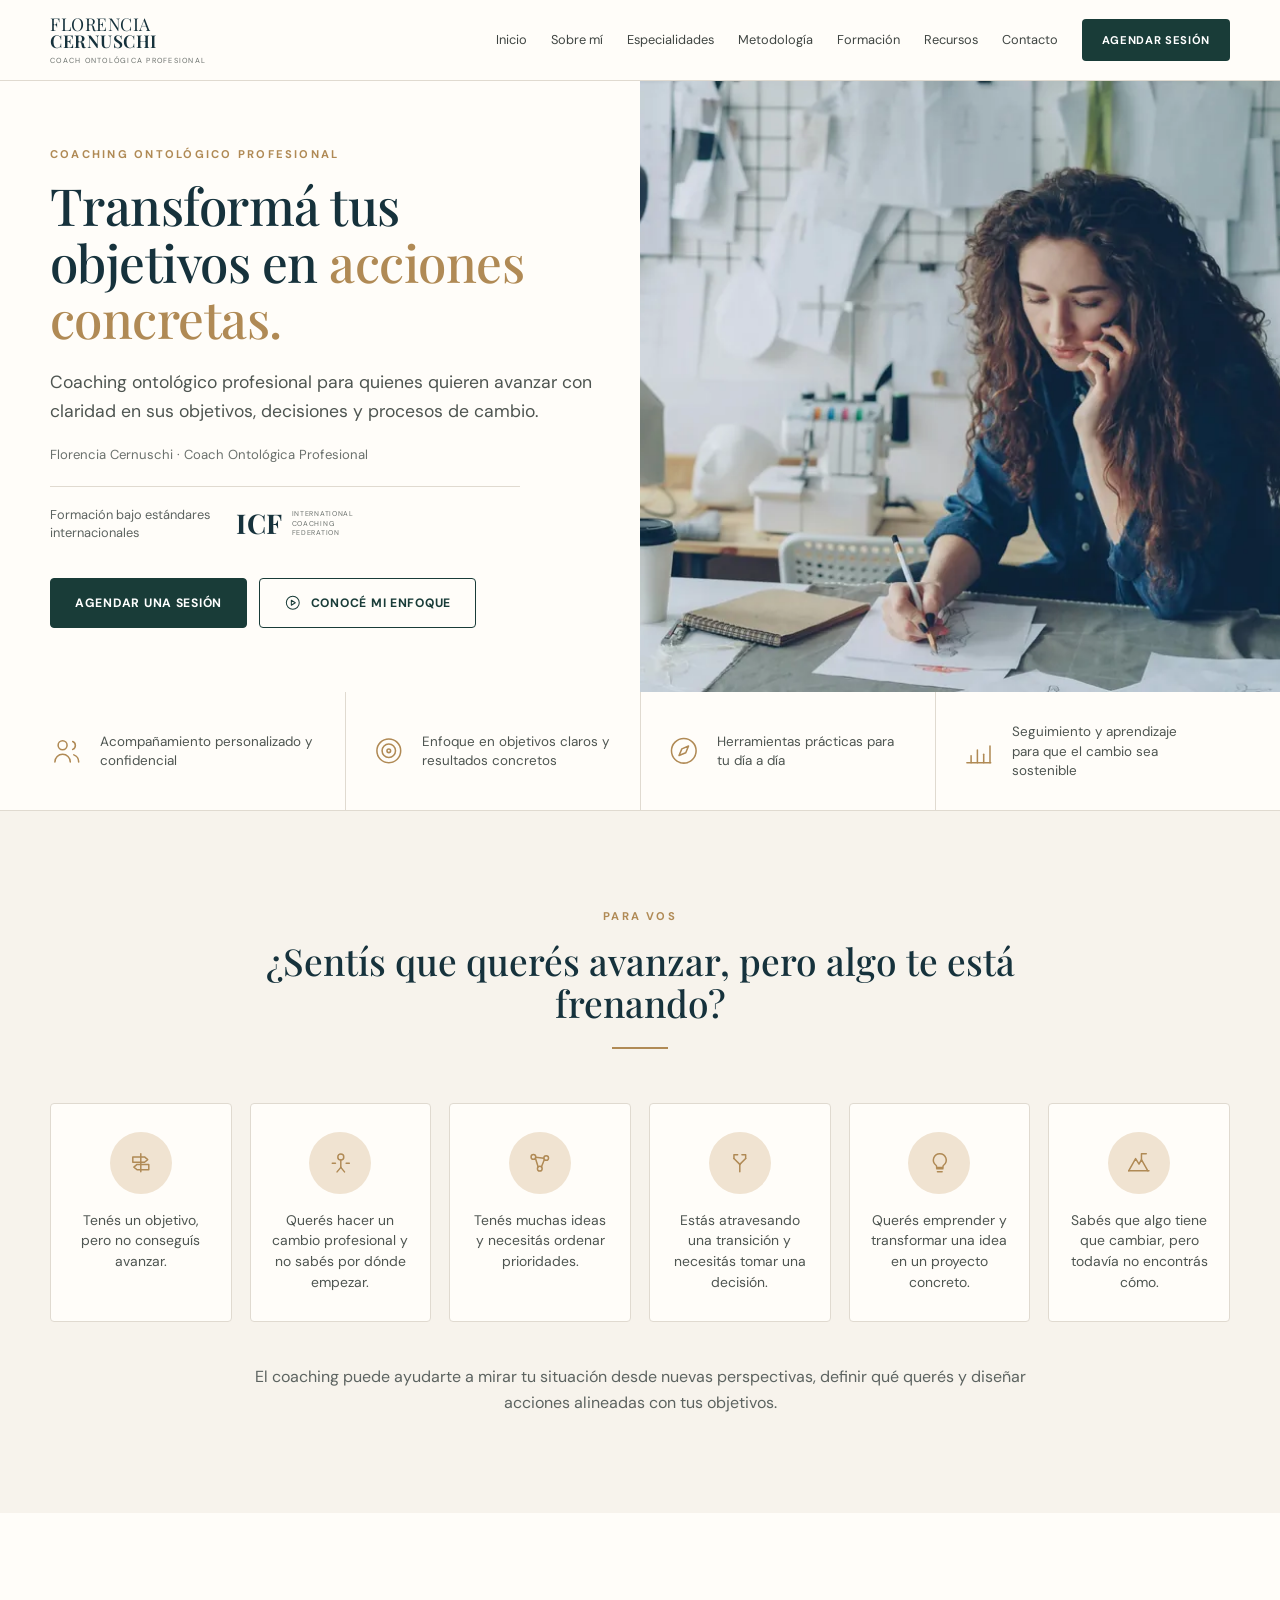
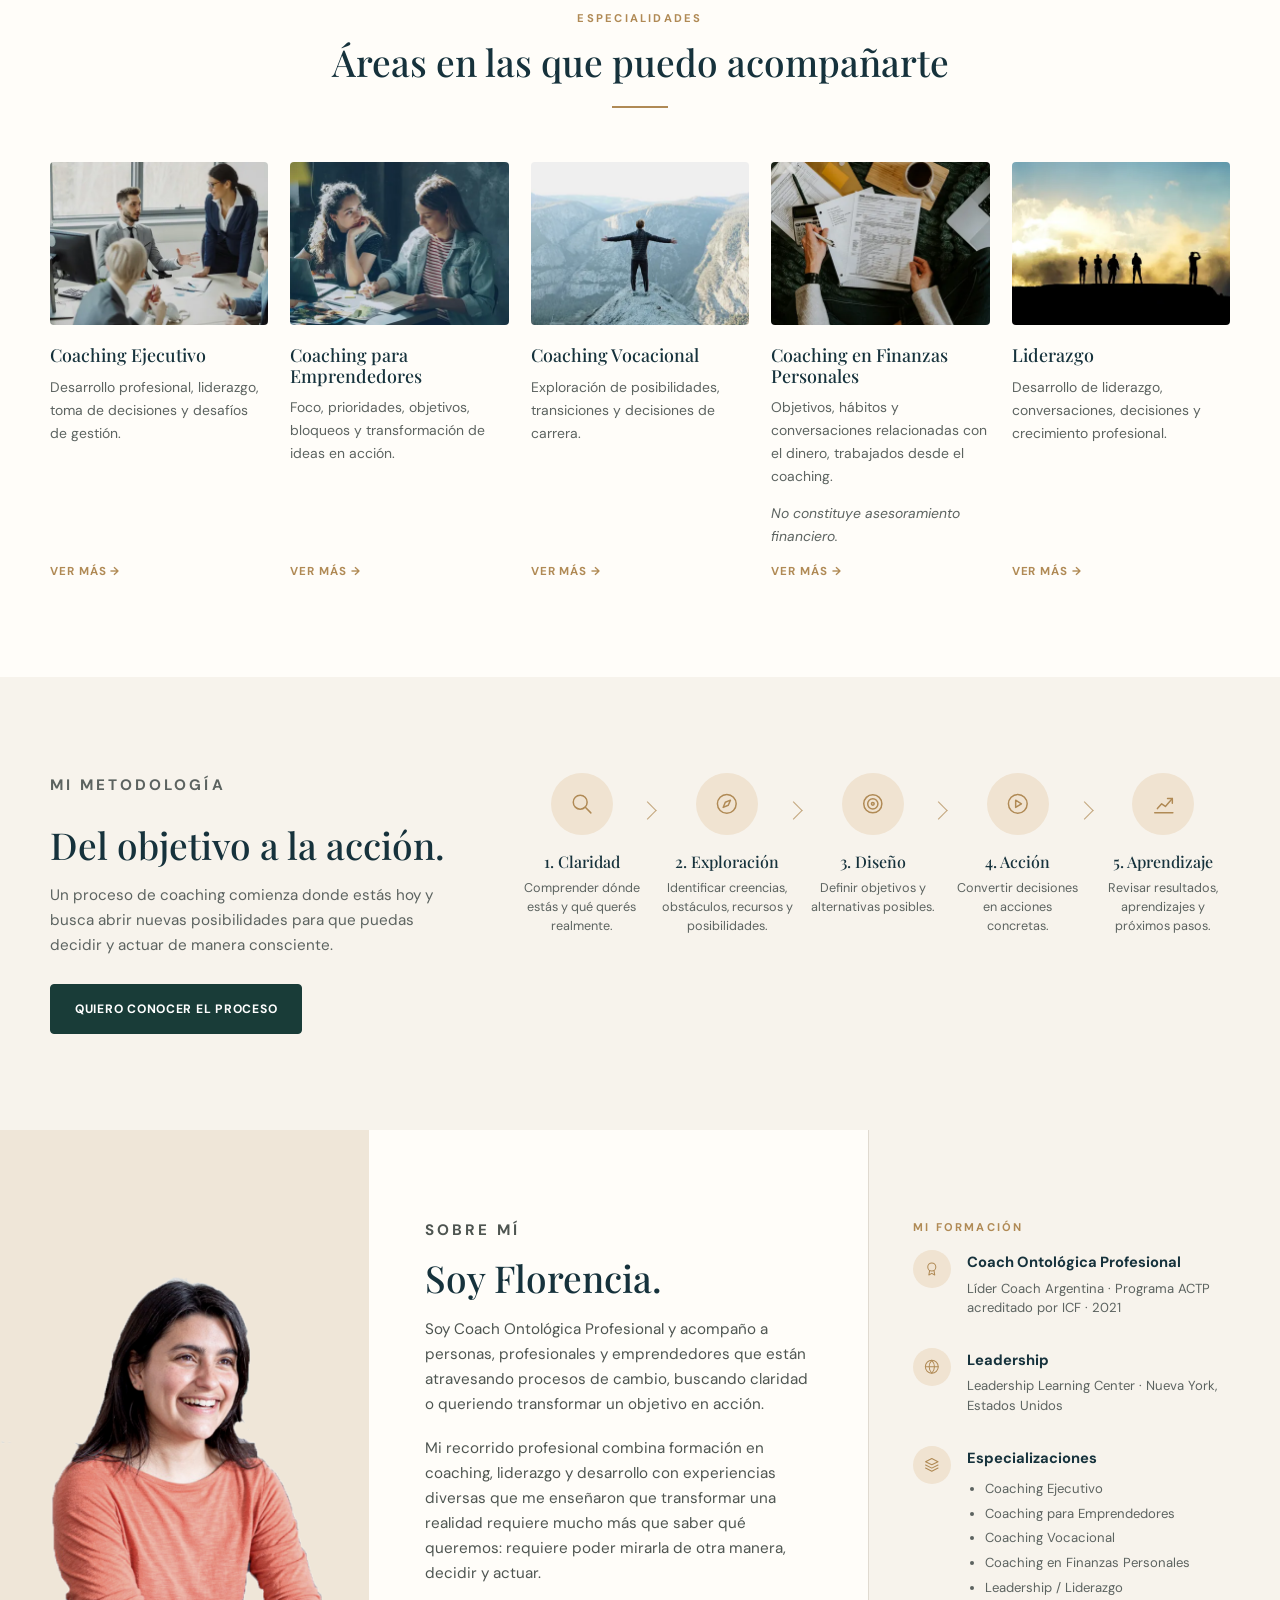
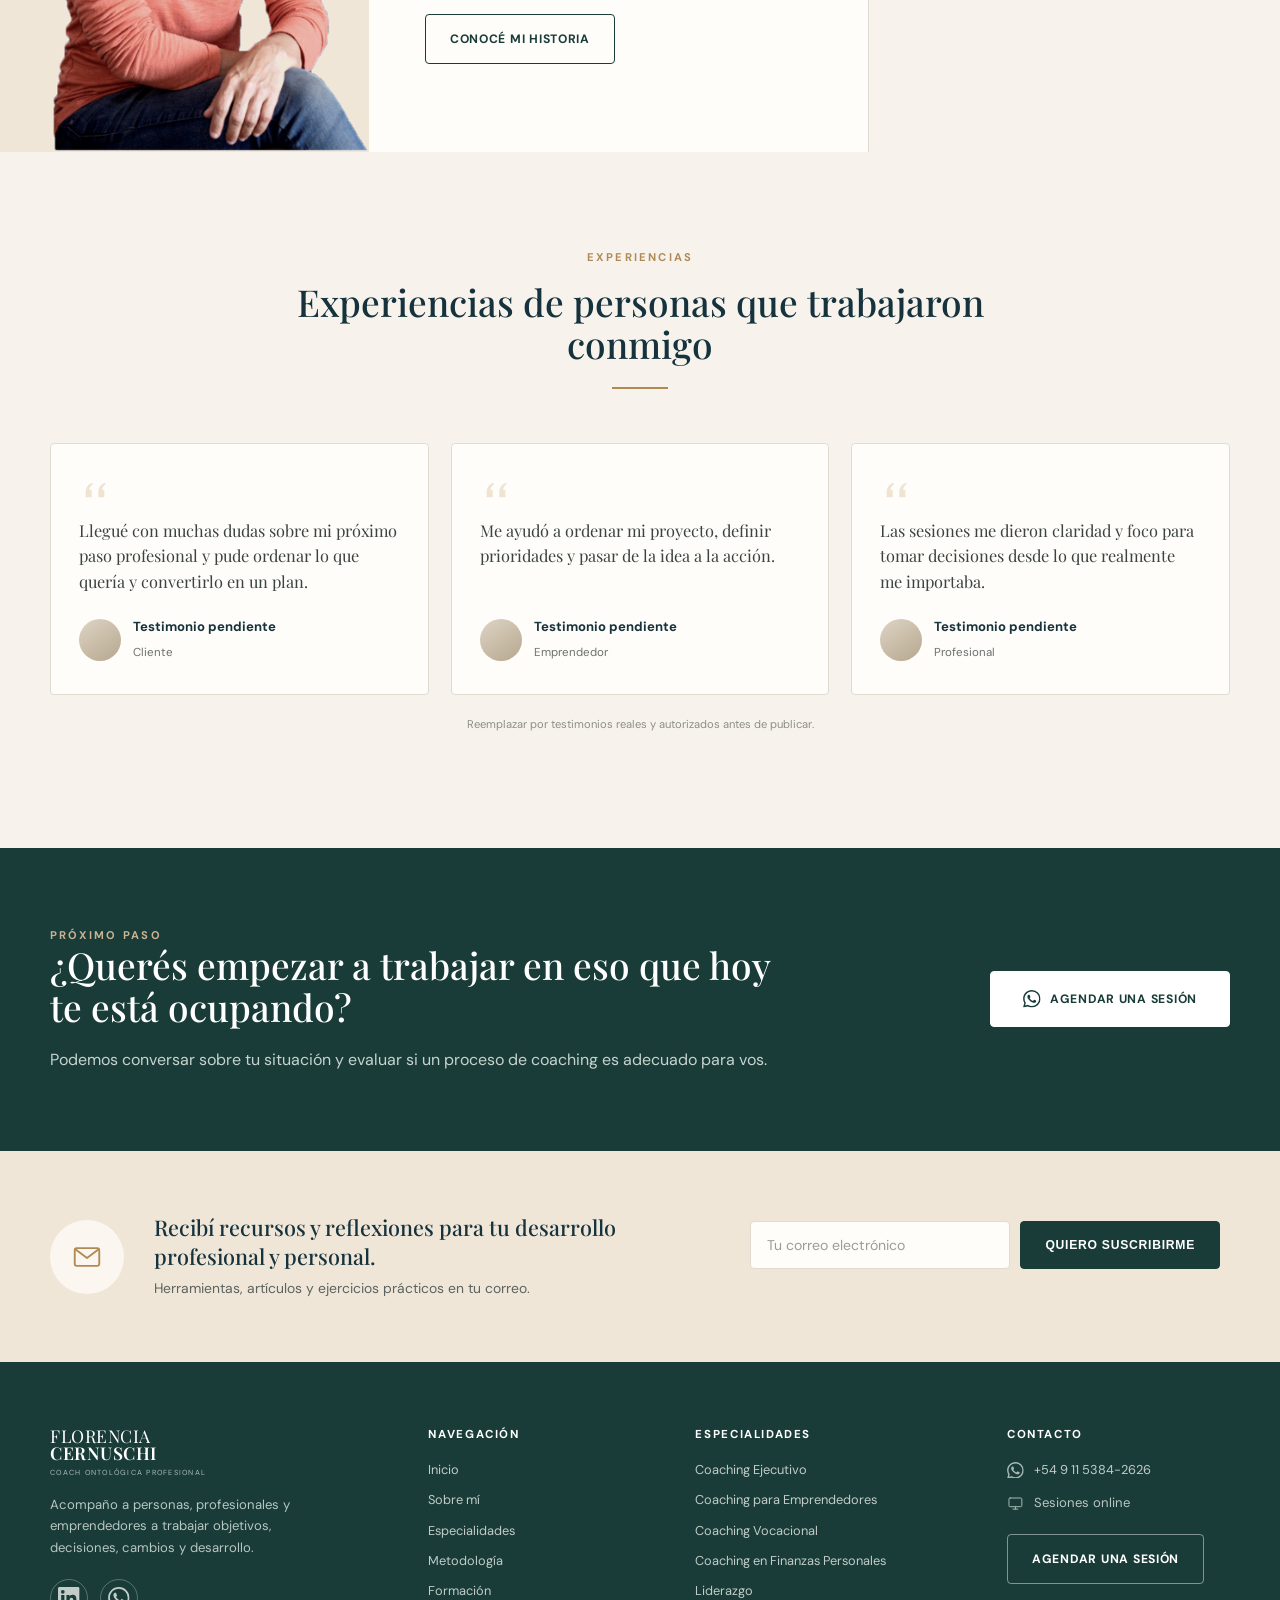
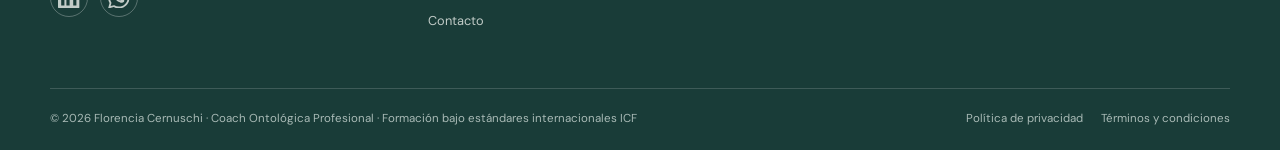
==== commit c6eb5d73: "Conecta los CTA de "Agendar una sesión" a WhatsApp Reemplaza los placeholders REEMPLAZAR_EMAIL por e" ====
--- a/new_version/index.html
+++ b/new_version/index.html
@@ -85,6 +85,13 @@
         "provider": { "@id": "https://cernuschiflorencia.github.io/coach/#florencia" },
         "areaServed": "Sesiones online",
         "availableLanguage": "es",
+        "telephone": "+5491153842626",
+        "contactPoint": {
+          "@type": "ContactPoint",
+          "contactType": "Agendar una sesión",
+          "telephone": "+5491153842626",
+          "availableLanguage": "es"
+        },
         "hasOfferCatalog": {
           "@type": "OfferCatalog",
           "name": "Especialidades",
@@ -138,6 +145,7 @@
   <symbol id="i-sobre" viewBox="0 0 24 24"><rect x="2.8" y="5.3" width="18.4" height="13.4" rx="1.6"/><path d="M3.5 6.3l8.5 6.4 8.5-6.4"/></symbol>
   <symbol id="i-monitor" viewBox="0 0 24 24"><rect x="2.8" y="4.3" width="18.4" height="12.4" rx="1.6"/><path d="M8.5 20.2h7"/><path d="M12 16.7v3.5"/></symbol>
   <symbol id="i-cita" viewBox="0 0 24 24"><path d="M10 6.5C6.7 7.7 5 10.2 5 14v3.5h4.5V12H7.8c.2-2 1-3.4 2.6-4.2z"/><path d="M19.5 6.5c-3.3 1.2-5 3.7-5 7.5v3.5H19V12h-1.7c.2-2 1-3.4 2.6-4.2z"/></symbol>
+  <symbol id="i-whatsapp" viewBox="0 0 24 24"><path d="M17.47 14.38c-.3-.15-1.76-.87-2.03-.97-.27-.1-.47-.15-.67.15-.2.3-.77.97-.94 1.16-.17.2-.35.22-.64.08-.3-.15-1.26-.46-2.39-1.48-.88-.79-1.48-1.76-1.65-2.06-.17-.3-.02-.46.13-.6.13-.14.3-.35.45-.52.15-.18.2-.3.3-.5.1-.2.05-.37-.03-.52-.07-.15-.67-1.61-.91-2.21-.25-.58-.49-.5-.67-.51h-.57c-.2 0-.52.07-.8.37-.27.3-1.04 1.02-1.04 2.48 0 1.46 1.07 2.88 1.22 3.07.15.2 2.1 3.2 5.08 4.49.7.3 1.26.49 1.69.62.71.23 1.36.2 1.87.12.57-.09 1.76-.72 2-1.41.25-.7.25-1.29.18-1.42-.08-.12-.27-.2-.57-.35M12.05 21.78h-.01a9.87 9.87 0 0 1-5.03-1.37l-.36-.22-3.74.98 1-3.65-.24-.37a9.86 9.86 0 0 1-1.51-5.26c0-5.45 4.44-9.89 9.89-9.89a9.82 9.82 0 0 1 6.99 2.9 9.83 9.83 0 0 1 2.89 6.99c0 5.45-4.44 9.89-9.88 9.89m8.41-18.3A11.82 11.82 0 0 0 12.05 0C5.5 0 .16 5.34.16 11.89c0 2.1.55 4.14 1.59 5.95L.06 24l6.3-1.65a11.88 11.88 0 0 0 5.69 1.45c6.55 0 11.89-5.34 11.89-11.89a11.82 11.82 0 0 0-3.48-8.42z"/></symbol>
   <symbol id="i-linkedin" viewBox="0 0 24 24"><path d="M20.45 20.45h-3.55v-5.57c0-1.33-.03-3.04-1.86-3.04-1.85 0-2.13 1.45-2.13 2.94v5.67H9.35V9h3.41v1.56h.05c.48-.9 1.64-1.85 3.37-1.85 3.6 0 4.27 2.37 4.27 5.46v6.28zM5.34 7.43a2.06 2.06 0 1 1 0-4.13 2.06 2.06 0 0 1 0 4.13zm1.78 13.02H3.56V9h3.56v11.45zM22.23 0H1.77C.79 0 0 .77 0 1.73v20.54C0 23.23.79 24 1.77 24h20.46c.97 0 1.77-.77 1.77-1.73V1.73C24 .77 23.2 0 22.22 0z"/></symbol>
 </svg>
 
@@ -161,7 +169,11 @@
       <a href="#formacion">Formación</a>
       <a href="#recursos">Recursos</a>
       <a href="#contacto">Contacto</a>
-      <a class="nav-cta" href="#contacto" data-cta="header">Agendar sesión</a>
+      <!-- Los CTA de "Agendar" van directo a WhatsApp, con un mensaje ya escrito.
+           El link se repite en hero, CTA final y footer: si cambia el número o el
+           texto, hay que actualizarlo en los cuatro. -->
+      <a class="nav-cta" href="https://wa.me/5491153842626?text=Hola%20Florencia%2C%20me%20gustar%C3%ADa%20agendar%20una%20sesi%C3%B3n%20de%20coaching."
+         target="_blank" rel="noopener" data-cta="header">Agendar sesión</a>
     </nav>
   </div>
 </header>
@@ -189,7 +201,8 @@
         </div>
 
         <div class="hero-actions">
-          <a class="btn btn-primary" href="#contacto" data-cta="hero-primario">Agendar una sesión</a>
+          <a class="btn btn-primary" href="https://wa.me/5491153842626?text=Hola%20Florencia%2C%20me%20gustar%C3%ADa%20agendar%20una%20sesi%C3%B3n%20de%20coaching."
+             target="_blank" rel="noopener" data-cta="hero-primario">Agendar una sesión</a>
           <a class="btn btn-secondary btn-icon" href="#metodologia">
             <svg class="ico" aria-hidden="true"><use href="#i-play"/></svg>
             Conocé mi enfoque
@@ -480,9 +493,11 @@
         <h2>¿Querés empezar a trabajar en eso que hoy te está ocupando?</h2>
         <p>Podemos conversar sobre tu situación y evaluar si un proceso de coaching es adecuado para vos.</p>
       </div>
-      <!-- PENDIENTE: reemplazar REEMPLAZAR_EMAIL por el email real, o apuntar al
-           formulario de /contacto y al link de agenda cuando existan. -->
-      <a class="btn btn-primary btn-lg" href="mailto:REEMPLAZAR_EMAIL" data-cta="cta-final">Agendar una sesión</a>
+      <a class="btn btn-primary btn-lg btn-icon" href="https://wa.me/5491153842626?text=Hola%20Florencia%2C%20me%20gustar%C3%ADa%20agendar%20una%20sesi%C3%B3n%20de%20coaching."
+         target="_blank" rel="noopener" data-cta="cta-final">
+        <svg class="ico solid" aria-hidden="true"><use href="#i-whatsapp"/></svg>
+        Agendar una sesión
+      </a>
     </div>
   </section>
 
@@ -518,8 +533,9 @@
         <a href="https://www.linkedin.com/in/cernuschiflorencia/" target="_blank" rel="noopener me" aria-label="LinkedIn de Florencia Cernuschi">
           <svg class="ico solid" aria-hidden="true"><use href="#i-linkedin"/></svg>
         </a>
-        <a href="mailto:REEMPLAZAR_EMAIL" aria-label="Escribir por correo">
-          <svg class="ico" aria-hidden="true"><use href="#i-sobre"/></svg>
+        <a href="https://wa.me/5491153842626" target="_blank" rel="noopener"
+           aria-label="Escribir por WhatsApp">
+          <svg class="ico solid" aria-hidden="true"><use href="#i-whatsapp"/></svg>
         </a>
         <!-- Sumar aquí Instagram, YouTube u otras redes SOLO cuando sean perfiles
              oficiales verificados, y replicarlas en el "sameAs" del JSON-LD
@@ -548,9 +564,13 @@
 
     <div>
       <h2>Contacto</h2>
-      <p class="contact-line"><svg class="ico" aria-hidden="true"><use href="#i-sobre"/></svg> REEMPLAZAR_EMAIL</p>
+      <p class="contact-line">
+        <svg class="ico solid" aria-hidden="true"><use href="#i-whatsapp"/></svg>
+        <a href="https://wa.me/5491153842626" target="_blank" rel="noopener" data-cta="footer-numero">+54 9 11 5384-2626</a>
+      </p>
       <p class="contact-line"><svg class="ico" aria-hidden="true"><use href="#i-monitor"/></svg> Sesiones online</p>
-      <a class="btn btn-light" href="#contacto" data-cta="footer">Agendar una sesión</a>
+      <a class="btn btn-light" href="https://wa.me/5491153842626?text=Hola%20Florencia%2C%20me%20gustar%C3%ADa%20agendar%20una%20sesi%C3%B3n%20de%20coaching."
+         target="_blank" rel="noopener" data-cta="footer">Agendar una sesión</a>
     </div>
   </div>
 
--- a/new_version/styles.css
+++ b/new_version/styles.css
@@ -352,6 +352,9 @@
 .socials a:hover{background:#fff;color:var(--ink);border-color:#fff}
 .contact-line{display:flex;align-items:center;gap:10px;font-size:.8rem;margin-bottom:12px}
 .contact-line .ico{width:1.05rem;height:1.05rem;color:#a9bab6}
+/* Iguala la especificidad de `.footer-grid a:not(.brand):not(.btn)`, que si no
+   le mete margen vertical al número de teléfono. */
+.footer-grid .contact-line a:not(.btn){margin:0}
 .footer .btn-light{margin-top:8px}
 
 .footer-bottom{
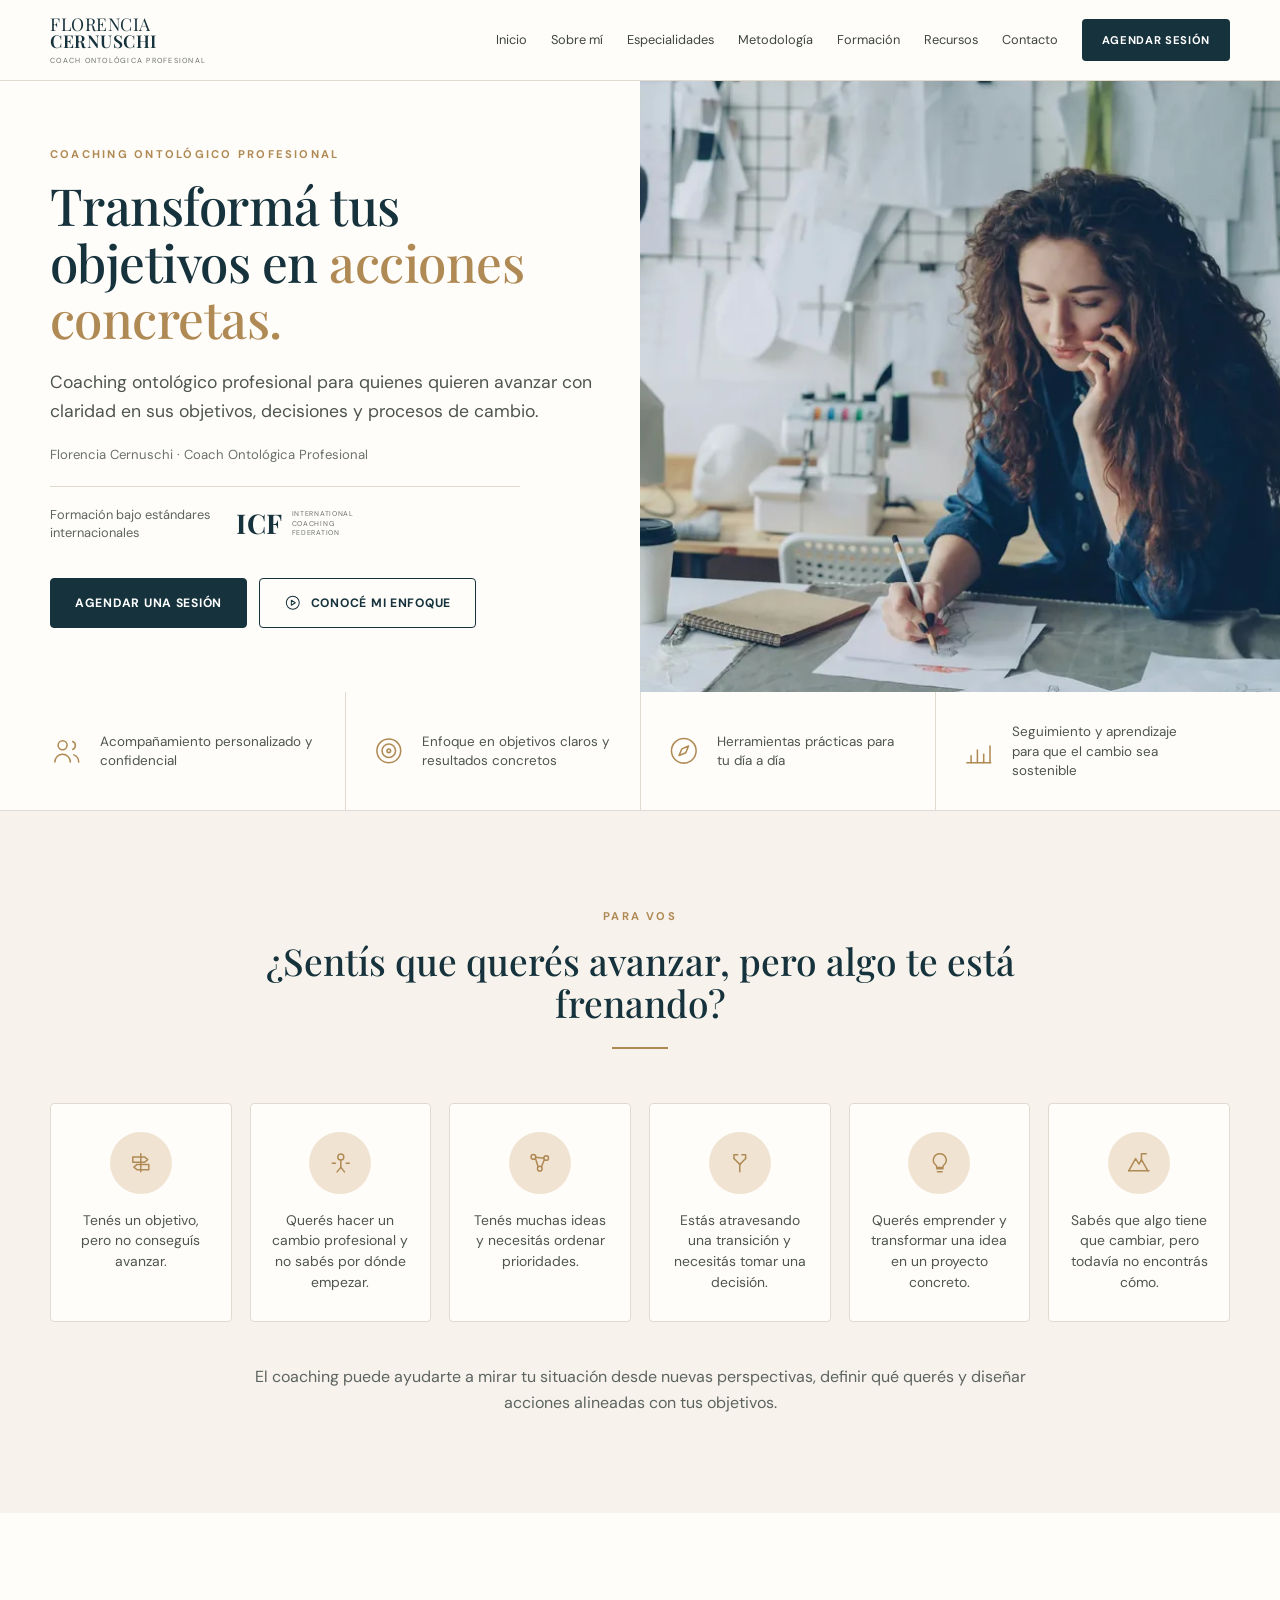
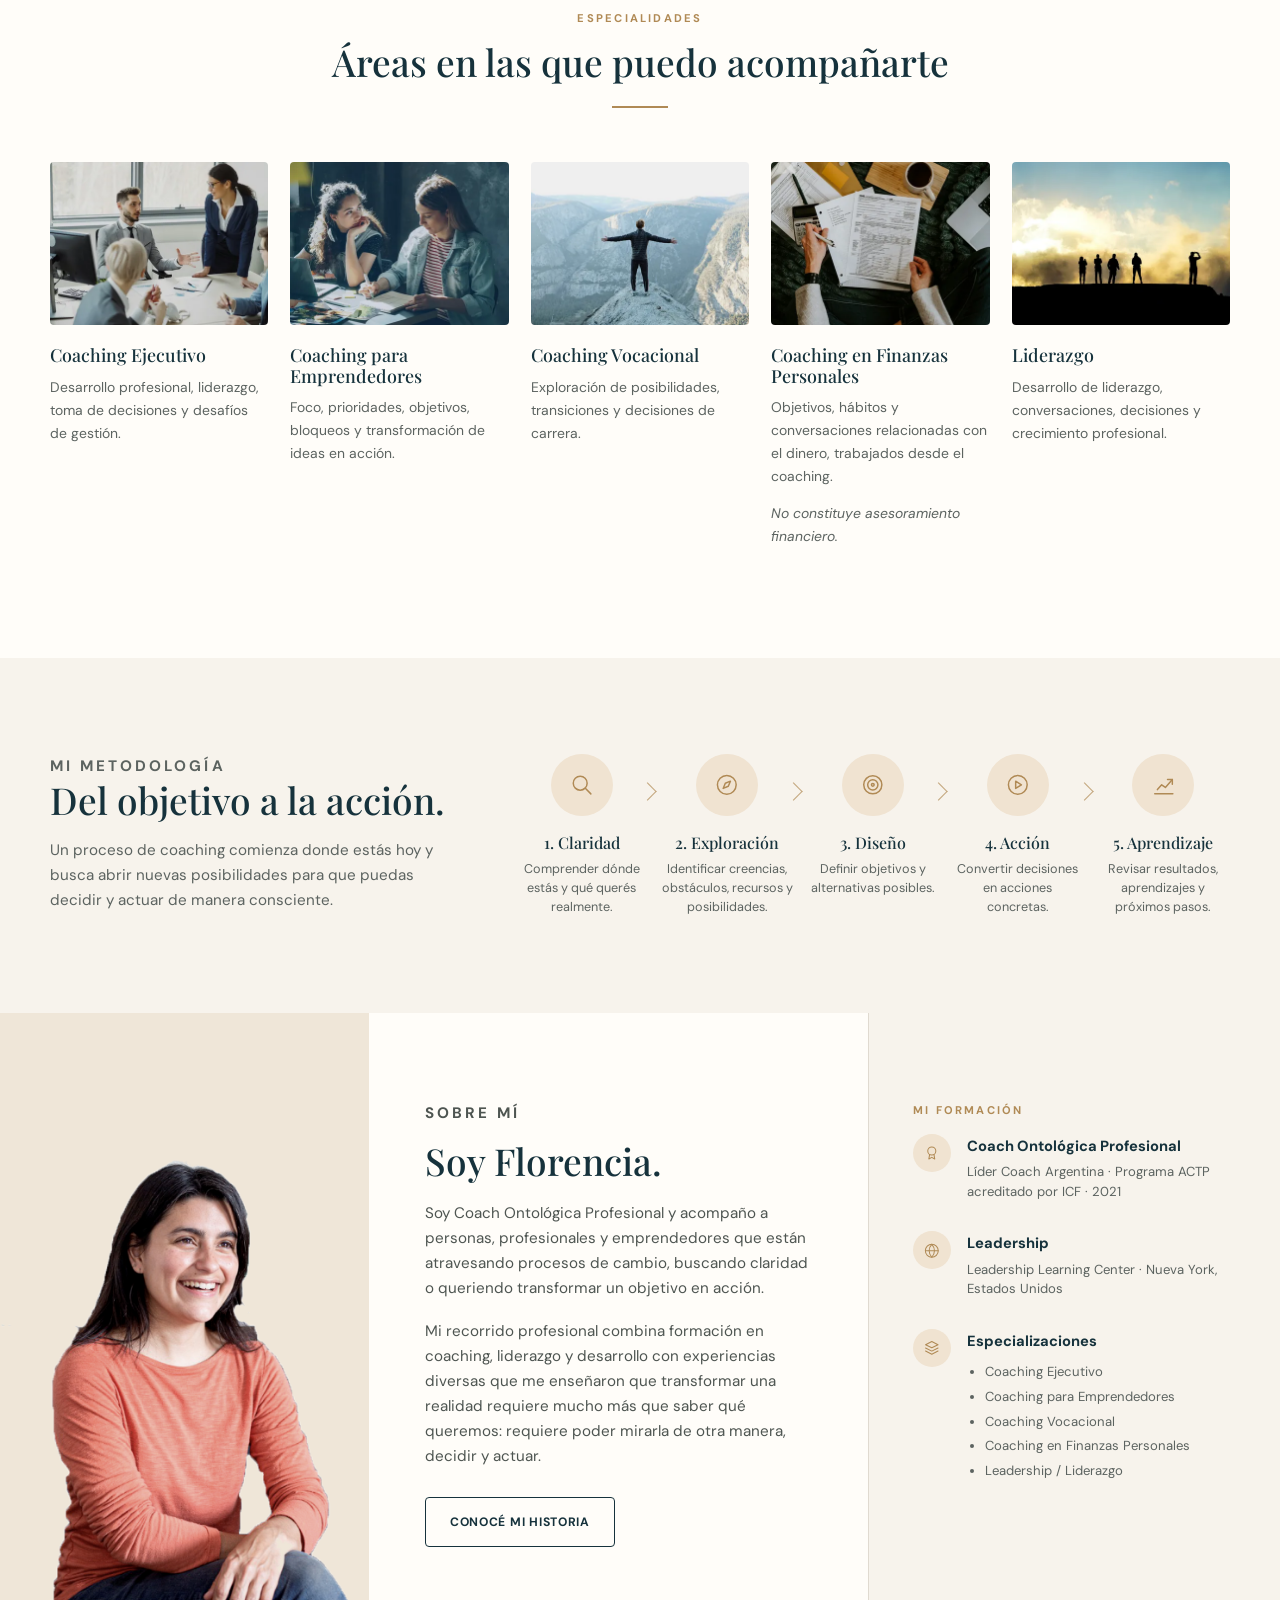
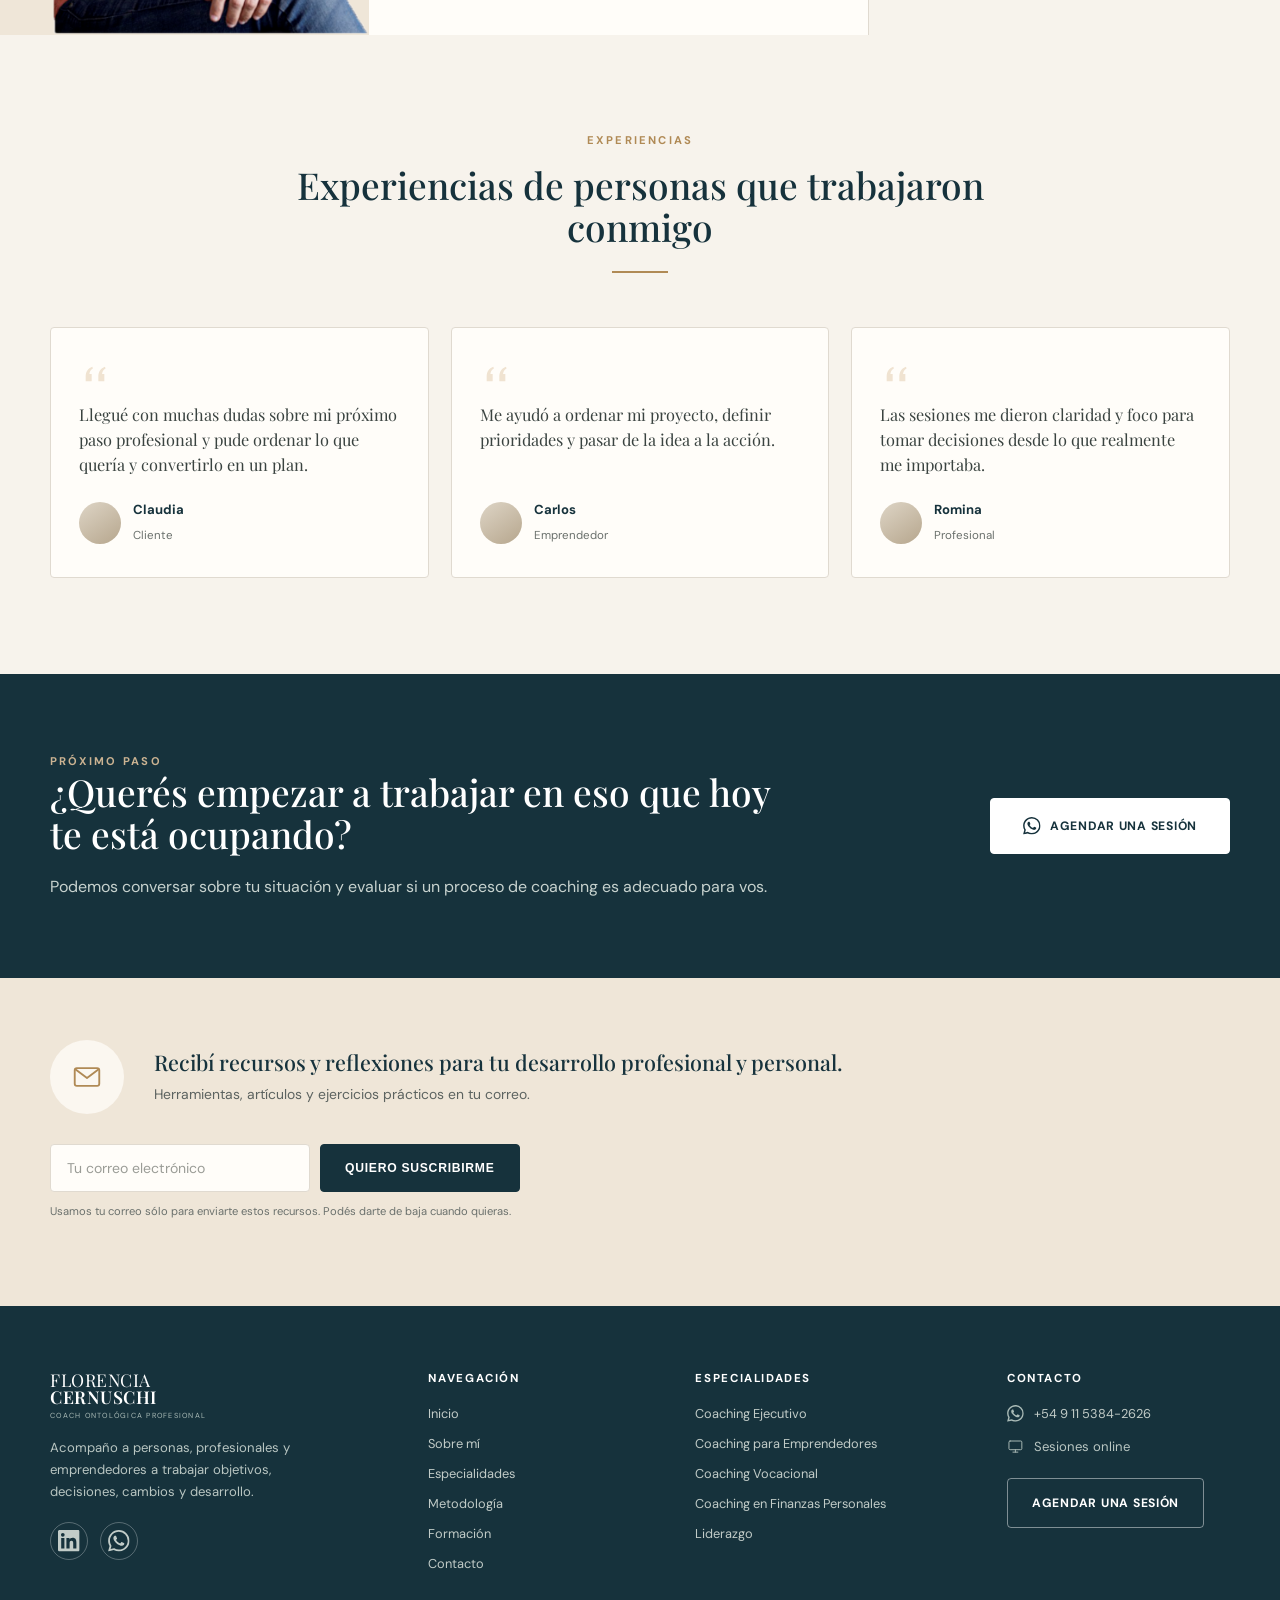
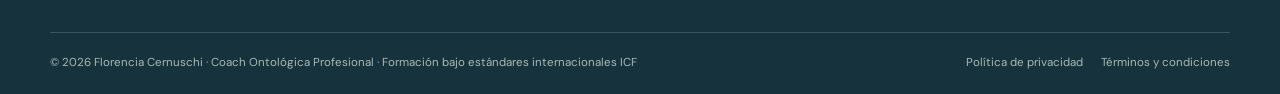
==== commit c5013b1d: "Ajustes de secciones, paleta unificada y alta de newsletter en Drive Especialidades y metodología - " ====
--- a/new_version/index.html
+++ b/new_version/index.html
@@ -21,7 +21,7 @@
   <meta name="twitter:title" content="Florencia Cernuschi | Coach Ontológica Profesional ICF">
   <meta name="twitter:description" content="Coaching ontológico profesional para objetivos, cambios y desarrollo profesional.">
 
-  <meta name="theme-color" content="#193c38">
+  <meta name="theme-color" content="#16323c">
   <link rel="icon" type="image/png" sizes="32x32" href="assets/favicon-32x32.png">
 
   <link rel="preconnect" href="https://fonts.googleapis.com">
@@ -280,7 +280,6 @@
           <div class="card-body">
             <h3>Coaching Ejecutivo</h3>
             <p>Desarrollo profesional, liderazgo, toma de decisiones y desafíos de gestión.</p>
-            <a href="#contacto">Ver más <span aria-hidden="true">→</span><span class="sr-only"> sobre Coaching Ejecutivo</span></a>
           </div>
         </article>
 
@@ -296,7 +295,6 @@
           <div class="card-body">
             <h3>Coaching para Emprendedores</h3>
             <p>Foco, prioridades, objetivos, bloqueos y transformación de ideas en acción.</p>
-            <a href="#contacto">Ver más <span aria-hidden="true">→</span><span class="sr-only"> sobre Coaching para Emprendedores</span></a>
           </div>
         </article>
 
@@ -312,7 +310,6 @@
           <div class="card-body">
             <h3>Coaching Vocacional</h3>
             <p>Exploración de posibilidades, transiciones y decisiones de carrera.</p>
-            <a href="#contacto">Ver más <span aria-hidden="true">→</span><span class="sr-only"> sobre Coaching Vocacional</span></a>
           </div>
         </article>
 
@@ -329,7 +326,6 @@
             <h3>Coaching en Finanzas Personales</h3>
             <p>Objetivos, hábitos y conversaciones relacionadas con el dinero, trabajados desde el coaching.</p>
             <p class="card-note">No constituye asesoramiento financiero.</p>
-            <a href="#contacto">Ver más <span aria-hidden="true">→</span><span class="sr-only"> sobre Coaching en Finanzas Personales</span></a>
           </div>
         </article>
 
@@ -345,7 +341,6 @@
           <div class="card-body">
             <h3>Liderazgo</h3>
             <p>Desarrollo de liderazgo, conversaciones, decisiones y crecimiento profesional.</p>
-            <a href="#contacto">Ver más <span aria-hidden="true">→</span><span class="sr-only"> sobre Liderazgo</span></a>
           </div>
         </article>
       </div>
@@ -359,7 +354,6 @@
         <p class="eyebrow">MI METODOLOGÍA</p>
         <h2>Del objetivo a la acción.</h2>
         <p>Un proceso de coaching comienza donde estás hoy y busca abrir nuevas posibilidades para que puedas decidir y actuar de manera consciente.</p>
-        <a class="btn btn-primary" href="#contacto" data-cta="metodologia">Quiero conocer el proceso</a>
       </div>
 
       <ol class="steps">
@@ -406,7 +400,8 @@
         <h2>Soy Florencia.</h2>
         <p>Soy Coach Ontológica Profesional y acompaño a personas, profesionales y emprendedores que están atravesando procesos de cambio, buscando claridad o queriendo transformar un objetivo en acción.</p>
         <p>Mi recorrido profesional combina formación en coaching, liderazgo y desarrollo con experiencias diversas que me enseñaron que transformar una realidad requiere mucho más que saber qué queremos: requiere poder mirarla de otra manera, decidir y actuar.</p>
-        <a class="btn btn-secondary" href="#formacion">Conocé mi historia</a>
+        <a class="btn btn-secondary" href="https://calimbaok.github.io/calimbaok/"
+           target="_blank" rel="noopener" data-cta="sobre-mi-historia">Conocé mi historia</a>
       </div>
 
       <aside class="credentials" id="formacion" aria-labelledby="titulo-formacion">
@@ -463,25 +458,23 @@
         <figure class="testimonial">
           <svg class="ico quote" aria-hidden="true"><use href="#i-cita"/></svg>
           <blockquote><p>Llegué con muchas dudas sobre mi próximo paso profesional y pude ordenar lo que quería y convertirlo en un plan.</p></blockquote>
-          <figcaption><span class="avatar" aria-hidden="true"></span><span class="who"><b>Testimonio pendiente</b><small>Cliente</small></span></figcaption>
+          <figcaption><span class="avatar" aria-hidden="true"></span><span class="who"><b>Claudia</b><small>Cliente</small></span></figcaption>
         </figure>
 
         <figure class="testimonial">
           <svg class="ico quote" aria-hidden="true"><use href="#i-cita"/></svg>
           <blockquote><p>Me ayudó a ordenar mi proyecto, definir prioridades y pasar de la idea a la acción.</p></blockquote>
-          <figcaption><span class="avatar" aria-hidden="true"></span><span class="who"><b>Testimonio pendiente</b><small>Emprendedor</small></span></figcaption>
+          <figcaption><span class="avatar" aria-hidden="true"></span><span class="who"><b>Carlos</b><small>Emprendedor</small></span></figcaption>
         </figure>
 
         <figure class="testimonial">
           <svg class="ico quote" aria-hidden="true"><use href="#i-cita"/></svg>
           <blockquote><p>Las sesiones me dieron claridad y foco para tomar decisiones desde lo que realmente me importaba.</p></blockquote>
-          <figcaption><span class="avatar" aria-hidden="true"></span><span class="who"><b>Testimonio pendiente</b><small>Profesional</small></span></figcaption>
+          <figcaption><span class="avatar" aria-hidden="true"></span><span class="who"><b>Romina</b><small>Profesional</small></span></figcaption>
         </figure>
       </div>
 
       <div class="track-dots" role="tablist" aria-label="Testimonios" hidden></div>
-
-      <p class="disclaimer">Reemplazar por testimonios reales y autorizados antes de publicar.</p>
     </div>
   </section>
 
@@ -509,13 +502,14 @@
         <h2>Recibí recursos y reflexiones para tu desarrollo profesional y personal.</h2>
         <p>Herramientas, artículos y ejercicios prácticos en tu correo.</p>
       </div>
-      <!-- PENDIENTE: conectar a un proveedor de email marketing (action + method).
-           Hoy el submit no envía nada: script.js lo intercepta y avisa. -->
+      <!-- El submit lo maneja script.js: manda el email a un Apps Script que lo
+           agrega a contactos.txt en Drive. Ver apps-script/README.md. -->
       <form class="news-form" novalidate>
         <label class="sr-only" for="news-email">Tu correo electrónico</label>
         <input id="news-email" name="email" type="email" autocomplete="email"
                placeholder="Tu correo electrónico" required>
         <button class="btn btn-primary" type="submit">Quiero suscribirme</button>
+        <p class="form-nota">Usamos tu correo sólo para enviarte estos recursos. Podés darte de baja cuando quieras.</p>
         <p class="form-status" role="status" aria-live="polite"></p>
       </form>
     </div>
@@ -584,6 +578,15 @@
   </div>
 </footer>
 
+<!-- Confirmación de suscripción. Es un <dialog> nativo: trae el foco atrapado,
+     el cierre con Escape y el fondo oscurecido sin que haya que programarlos. -->
+<dialog id="dialogo-gracias" class="dialogo" aria-labelledby="titulo-gracias">
+  <span class="icon-circle lg" aria-hidden="true"><svg class="ico"><use href="#i-sobre"/></svg></span>
+  <h2 id="titulo-gracias">¡Gracias por suscribirte!</h2>
+  <p>Vas a empezar a recibir recursos y reflexiones para tu desarrollo profesional y personal.</p>
+  <button class="btn btn-primary" type="button" autofocus data-cerrar-dialogo>Cerrar</button>
+</dialog>
+
 <script src="script.js"></script>
 </body>
 </html>
--- a/new_version/styles.css
+++ b/new_version/styles.css
@@ -4,15 +4,14 @@
    ============================================================ */
 
 :root{
-  --ink:#193c38;        /* verde profundo: titulares, botones, footer */
-  --ink-2:#0e2d2a;      /* hover del verde */
-  --navy:#16323c;       /* verde azulado de los H2 del mockup */
+  --navy:#16323c;       /* color principal: titulares, botones, fondos, footer */
+  --navy-2:#0e2129;     /* hover del navy */
   --paper:#fffdf9;      /* fondo base */
   --cream:#f7f3ec;      /* fondo de secciones alternas */
   --sand:#efe6d8;       /* panel del hero y banda de newsletter */
   --line:#e0dad0;       /* bordes */
   --muted:#6b716d;      /* texto secundario */
-  --tan:#b08a55;        /* acento: iconos, links "Ver más", subrayados */
+  --tan:#b08a55;        /* acento: iconos, eyebrows, subrayados */
   --tan-soft:#f0e3d1;   /* relleno de los círculos de iconos */
   --max:1180px;
   --r:4px;
@@ -59,7 +58,7 @@
 }
 .skip-link{
   position:absolute;left:-9999px;top:0;z-index:100;
-  background:var(--ink);color:#fff;padding:12px 18px;font-size:.85rem;
+  background:var(--navy);color:#fff;padding:12px 18px;font-size:.85rem;
 }
 .skip-link:focus{left:12px;top:12px}
 
@@ -89,16 +88,16 @@
 /* ---------- Botones ---------- */
 .btn{
   display:inline-flex;align-items:center;justify-content:center;gap:9px;
-  padding:14px 24px;border:1px solid var(--ink);border-radius:var(--r);
+  padding:14px 24px;border:1px solid var(--navy);border-radius:var(--r);
   font-size:.76rem;font-weight:700;text-transform:uppercase;letter-spacing:.06em;
   cursor:pointer;transition:background .18s,color .18s,transform .18s;
 }
-.btn-primary{background:var(--ink);color:#fff}
-.btn-primary:hover{background:var(--ink-2);transform:translateY(-1px)}
-.btn-secondary{background:transparent;color:var(--ink)}
-.btn-secondary:hover{background:var(--ink);color:#fff}
+.btn-primary{background:var(--navy);color:#fff}
+.btn-primary:hover{background:var(--navy-2);transform:translateY(-1px)}
+.btn-secondary{background:transparent;color:var(--navy)}
+.btn-secondary:hover{background:var(--navy);color:#fff}
 .btn-light{background:transparent;color:#fff;border-color:rgba(255,255,255,.45)}
-.btn-light:hover{background:#fff;color:var(--ink);border-color:#fff}
+.btn-light:hover{background:#fff;color:var(--navy);border-color:#fff}
 .btn-lg{padding:17px 32px}
 .btn-icon .ico{width:1.1rem;height:1.1rem}
 
@@ -124,19 +123,19 @@
 
 .main-nav{display:flex;align-items:center;gap:24px;font-size:.8rem}
 .main-nav>a:not(.nav-cta){color:#3f4542;padding:4px 0;border-bottom:1px solid transparent}
-.main-nav>a:not(.nav-cta):hover{color:var(--ink);border-bottom-color:var(--tan)}
+.main-nav>a:not(.nav-cta):hover{color:var(--navy);border-bottom-color:var(--tan)}
 .nav-cta{
-  background:var(--ink);color:#fff;padding:12px 20px;border-radius:var(--r);
+  background:var(--navy);color:#fff;padding:12px 20px;border-radius:var(--r);
   font-weight:700;text-transform:uppercase;font-size:.7rem;letter-spacing:.06em;
 }
-.nav-cta:hover{background:var(--ink-2)}
+.nav-cta:hover{background:var(--navy-2)}
 
 .menu-toggle{
   display:none;width:44px;height:44px;border:1px solid var(--line);
   border-radius:var(--r);background:none;cursor:pointer;
 }
 .bars,.bars::before,.bars::after{
-  display:block;width:20px;height:1.5px;background:var(--ink);
+  display:block;width:20px;height:1.5px;background:var(--navy);
   margin-inline:auto;transition:transform .2s,opacity .2s;
 }
 .bars::before,.bars::after{content:"";position:relative}
@@ -216,16 +215,11 @@
 .card-body h3{font-size:1.12rem;margin-bottom:10px}
 .card-body p{font-size:.87rem;color:#5c6360;margin-bottom:14px}
 .card-note{font-size:.74rem;color:var(--muted);font-style:italic}
-.card-body a{
-  margin-top:auto;font-size:.72rem;font-weight:700;letter-spacing:.08em;
-  text-transform:uppercase;color:var(--tan);
-}
-.card-body a:hover{color:var(--ink)}
 
 /* ---------- Metodología ---------- */
 .method-grid{display:grid;grid-template-columns:.85fr 1.5fr;gap:60px;align-items:start}
 .method-intro h2{margin-bottom:16px}
-.method-intro p{color:#5c6360;font-size:.95rem;margin-bottom:26px}
+.method-intro p{color:#5c6360;font-size:.95rem;margin-bottom:0}
 
 .steps{
   list-style:none;margin:0;padding:0;
@@ -302,16 +296,15 @@
   background:#cfc7b8;cursor:pointer;transition:background .2s,transform .2s;
 }
 .track-dots button[aria-selected="true"]{background:var(--tan);transform:scale(1.25)}
-.disclaimer{text-align:center;color:#8d8e88;font-size:.7rem;margin-top:20px}
 
 /* ---------- CTA final ---------- */
-.final-cta{background:var(--ink);color:#f2f5f2;padding:78px 0}
+.final-cta{background:var(--navy);color:#f2f5f2;padding:78px 0}
 .final-cta h2,.final-cta .eyebrow{color:#fff}
 .final-cta .eyebrow{color:#cbb392}
 .final-cta p{color:#c8d3cf;margin:0}
 .cta-inner{display:flex;align-items:center;justify-content:space-between;gap:44px}
 .cta-inner>div{max-width:740px}
-.final-cta .btn-primary{background:#fff;color:var(--ink);border-color:#fff;flex:none}
+.final-cta .btn-primary{background:#fff;color:var(--navy);border-color:#fff;flex:none}
 .final-cta .btn-primary:hover{background:var(--sand);border-color:var(--sand)}
 
 /* ---------- Newsletter ---------- */
@@ -328,13 +321,26 @@
   font-family:inherit;font-size:.88rem;color:#222623;
 }
 .news-form input::placeholder{color:#9a9c96}
+.news-form .btn[disabled]{opacity:.6;cursor:progress}
+.form-nota{flex-basis:100%;margin:0;font-size:.7rem;color:var(--muted)}
 .form-status{
-  flex-basis:100%;margin:0;font-size:.76rem;color:var(--ink);min-height:1.1em;
+  flex-basis:100%;margin:0;font-size:.76rem;color:var(--navy);min-height:1.1em;
 }
 .form-status[data-state="error"]{color:#8c3b2f}
 
+/* ---------- Diálogo de gracias ---------- */
+.dialogo{
+  border:0;border-radius:8px;padding:44px 40px;max-width:430px;width:calc(100% - 32px);
+  background:var(--paper);color:#222623;text-align:center;
+  box-shadow:0 30px 60px -25px rgba(0,0,0,.45);
+}
+.dialogo::backdrop{background:rgba(14,33,41,.55);backdrop-filter:blur(2px)}
+.dialogo .icon-circle{margin:0 auto 22px}
+.dialogo h2{font-size:1.6rem;margin-bottom:12px}
+.dialogo p{font-size:.9rem;color:#5c6360;margin-bottom:26px}
+
 /* ---------- Footer ---------- */
-.footer{background:var(--ink);color:#e7eeeb;padding:66px 0 22px}
+.footer{background:var(--navy);color:#e7eeeb;padding:66px 0 22px}
 .footer-grid{display:grid;grid-template-columns:1.5fr 1fr 1.2fr 1fr;gap:44px}
 .footer h2{
   font-family:"DM Sans",sans-serif;font-size:.72rem;font-weight:700;
@@ -349,7 +355,7 @@
   display:grid !important;place-items:center;width:38px;height:38px;margin:0 !important;
   border:1px solid rgba(255,255,255,.28);border-radius:50%;color:#dfe8e5;
 }
-.socials a:hover{background:#fff;color:var(--ink);border-color:#fff}
+.socials a:hover{background:#fff;color:var(--navy);border-color:#fff}
 .contact-line{display:flex;align-items:center;gap:10px;font-size:.8rem;margin-bottom:12px}
 .contact-line .ico{width:1.05rem;height:1.05rem;color:#a9bab6}
 /* Iguala la especificidad de `.footer-grid a:not(.brand):not(.btn)`, que si no
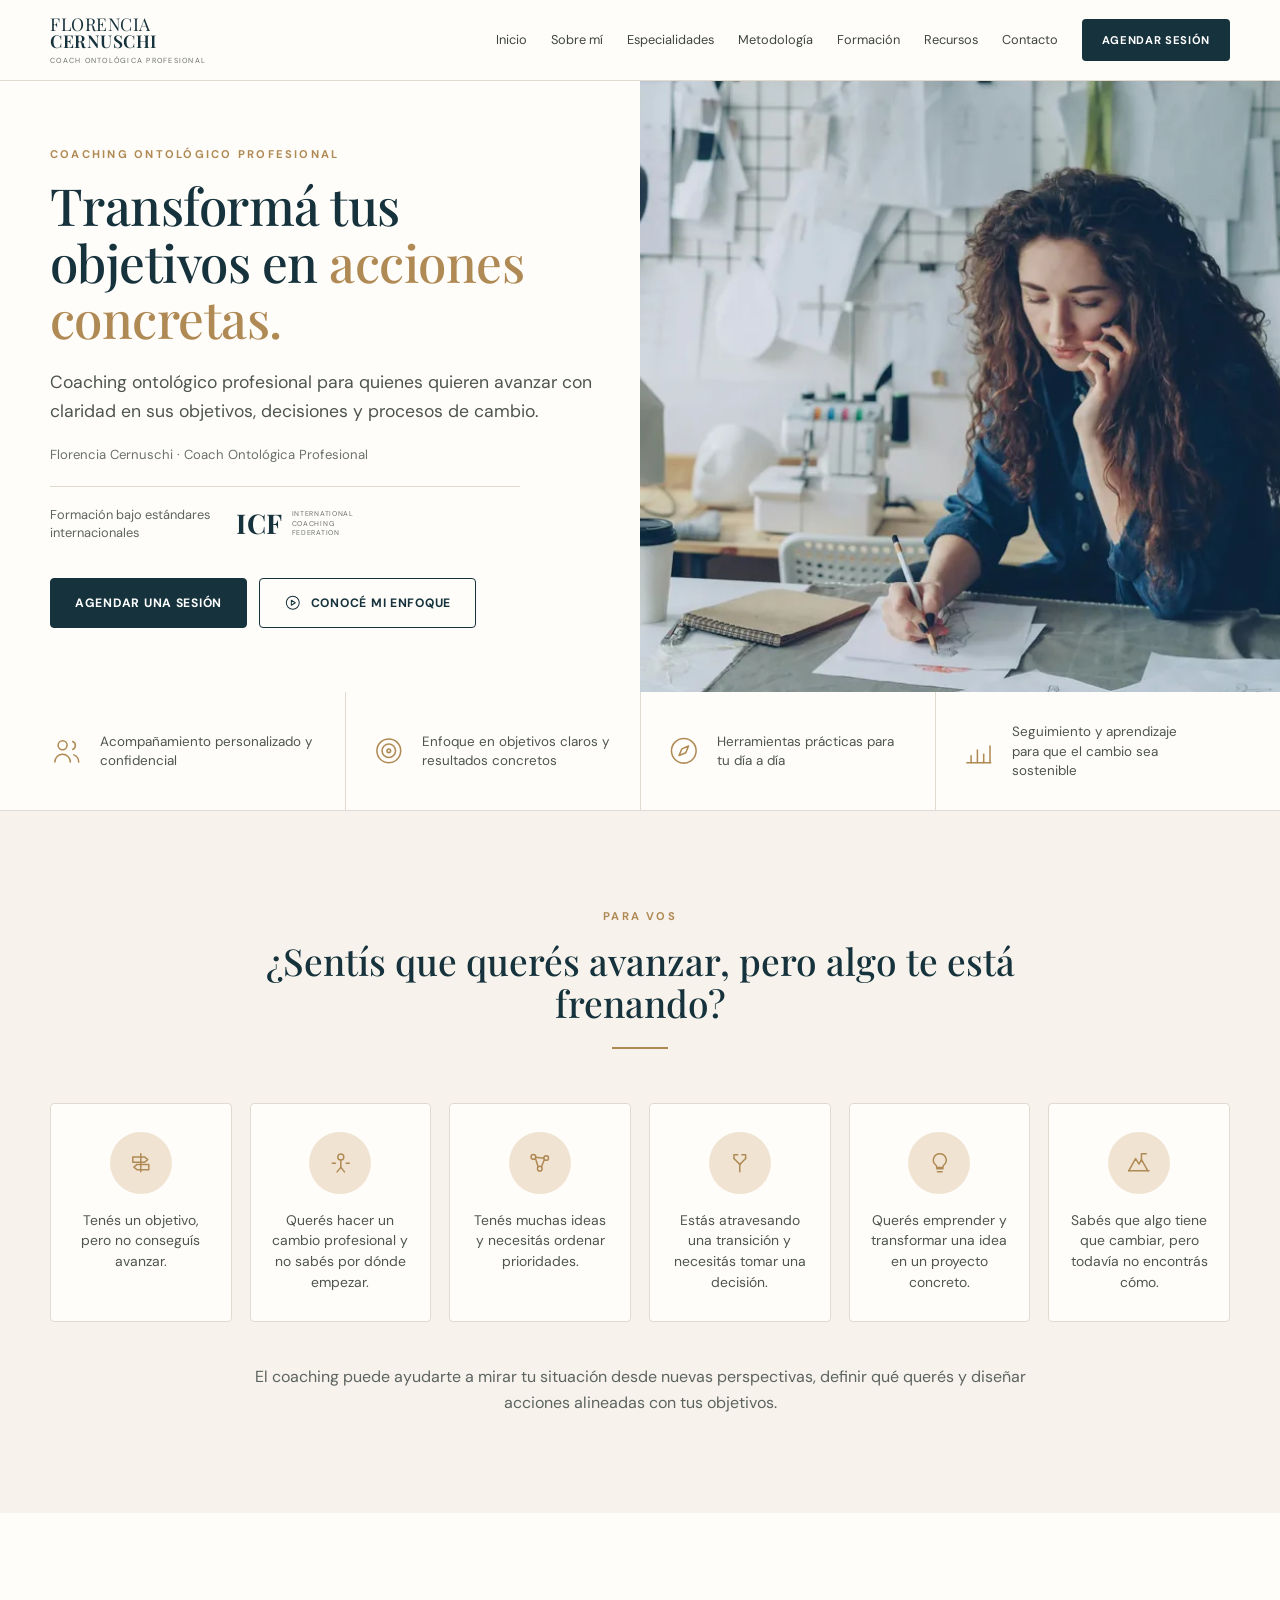
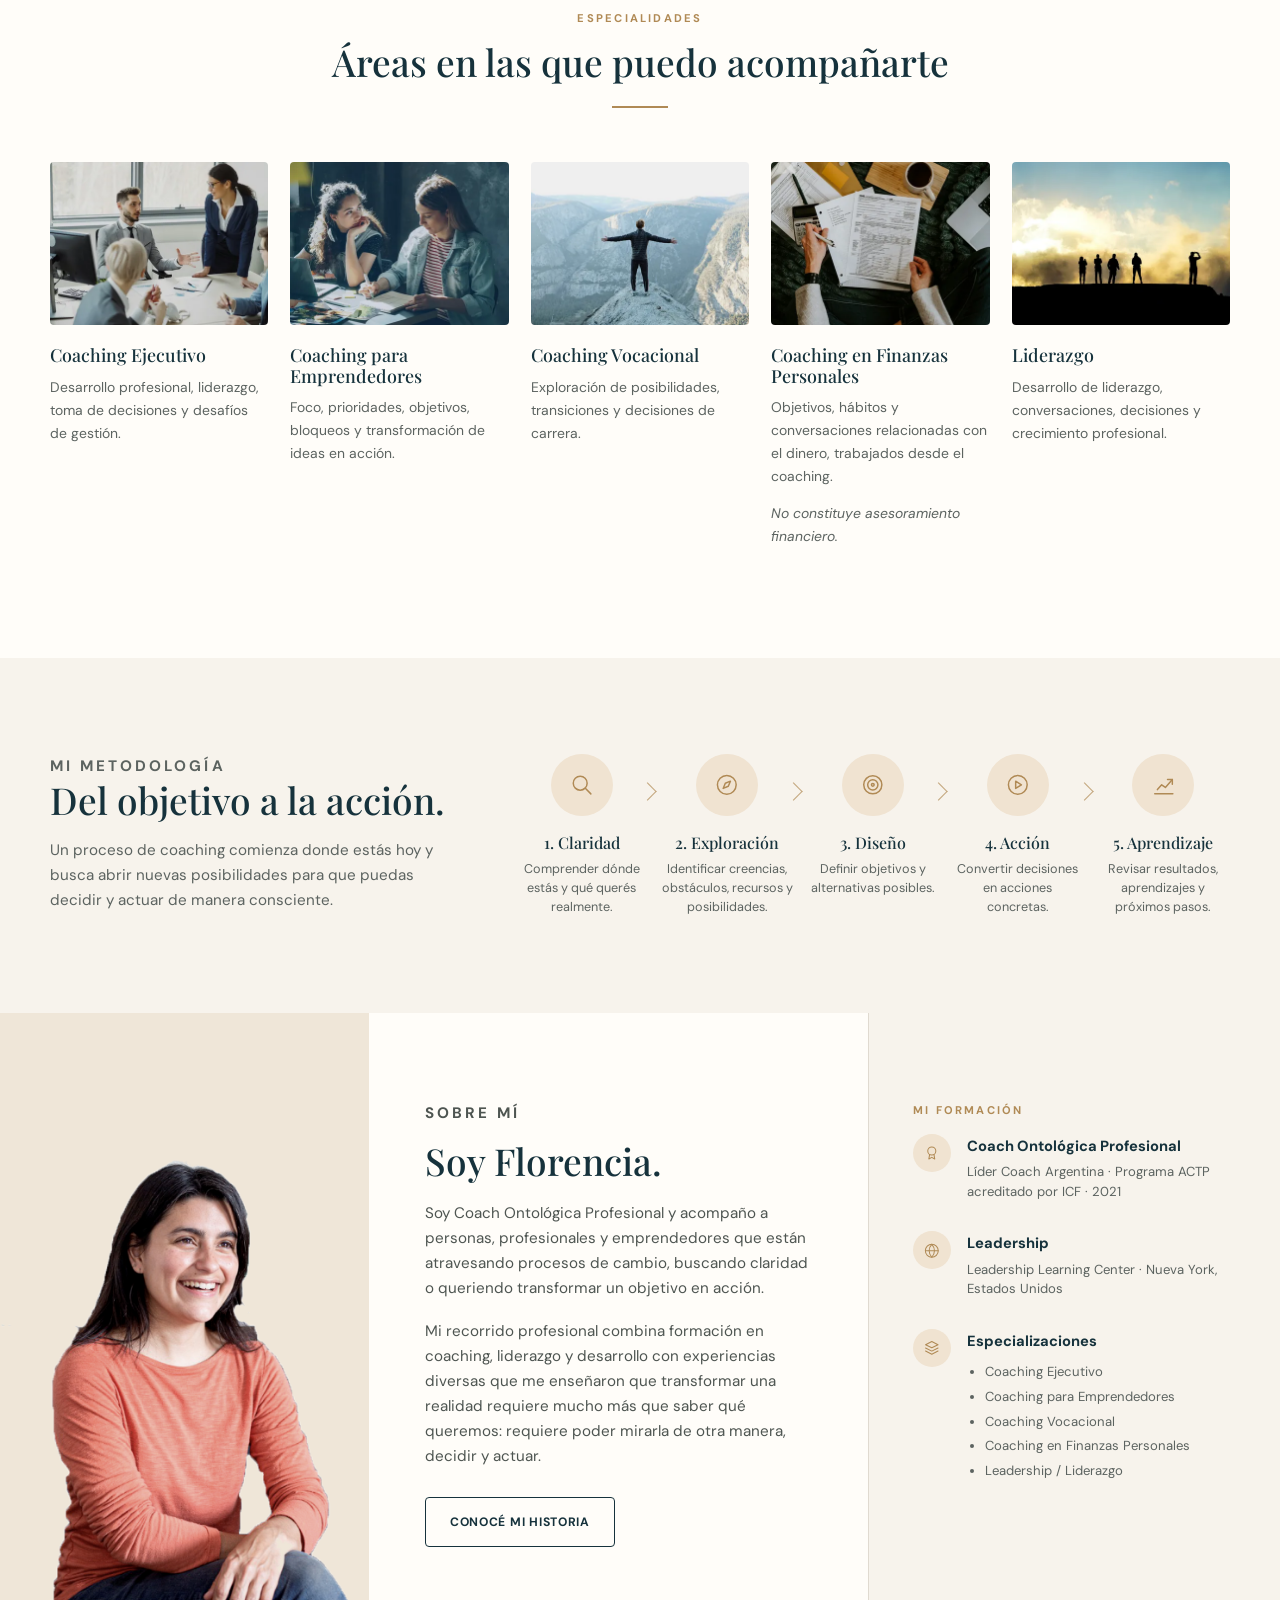
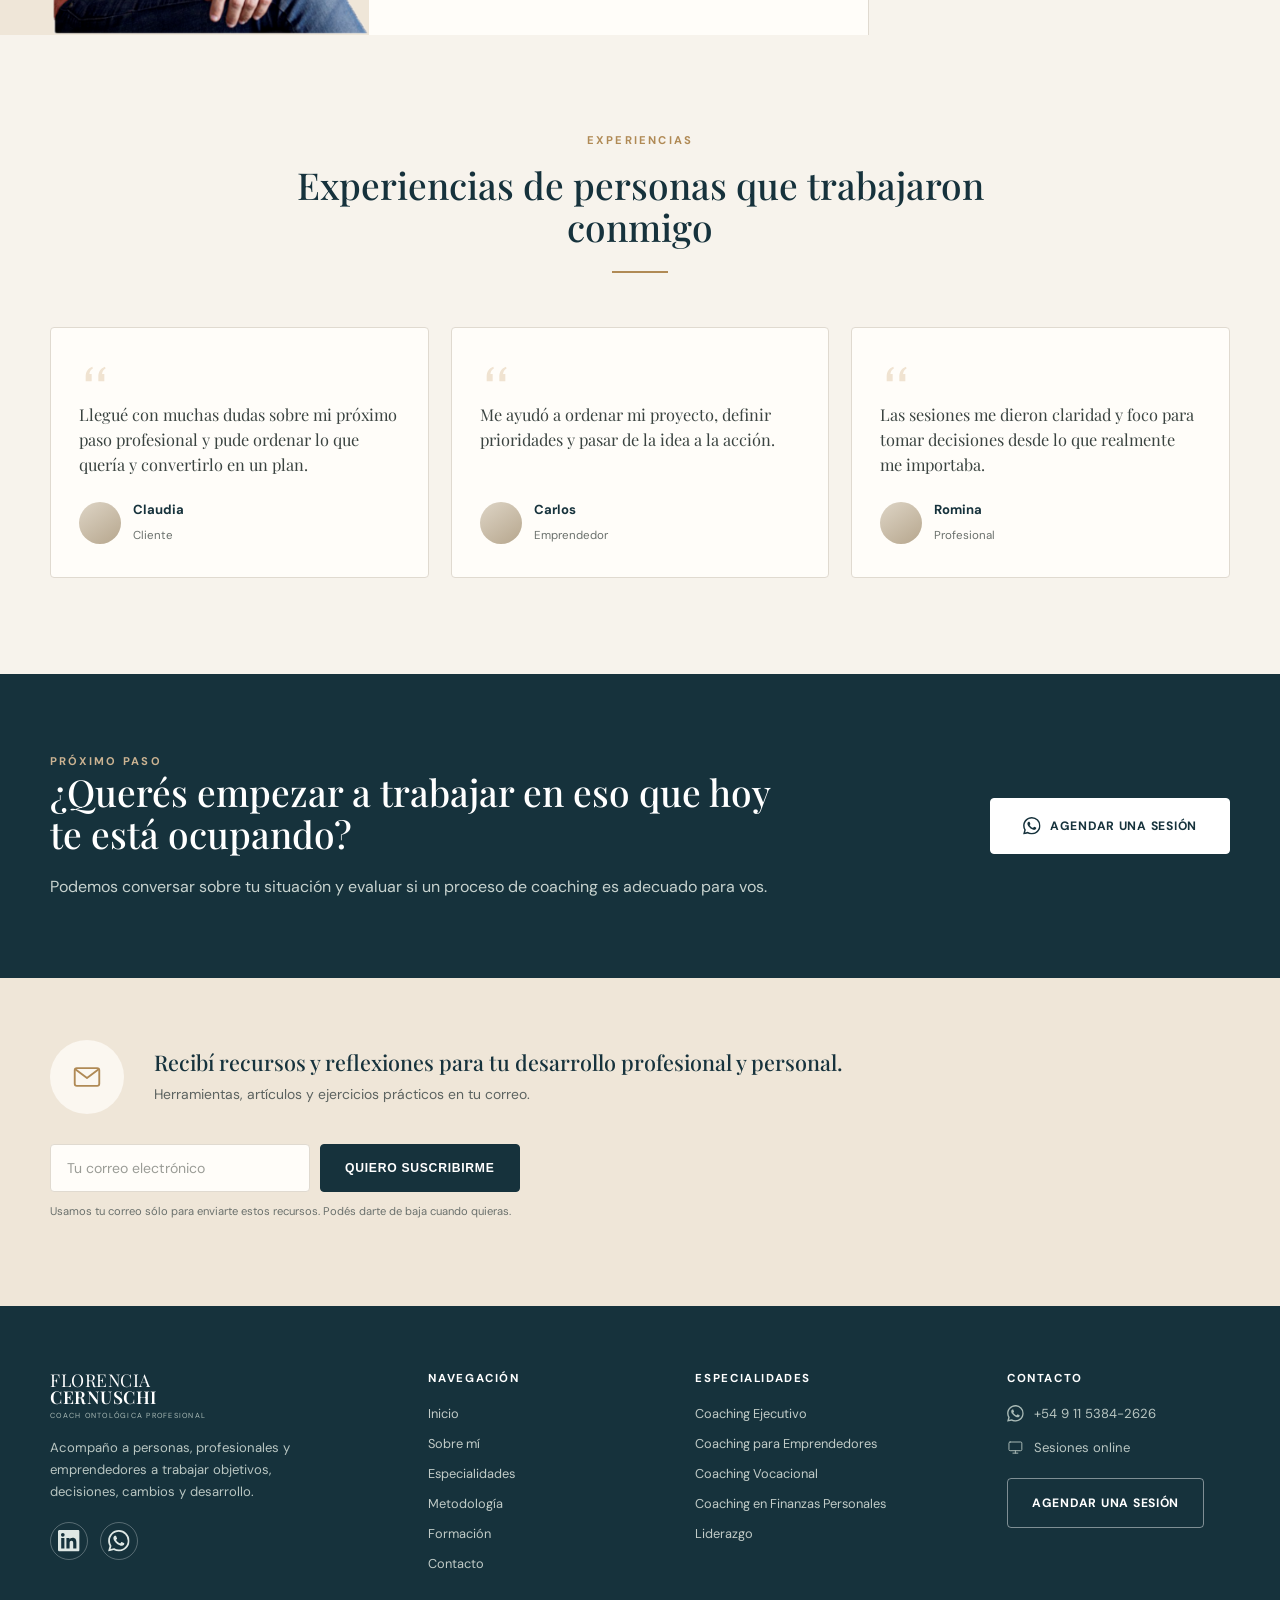
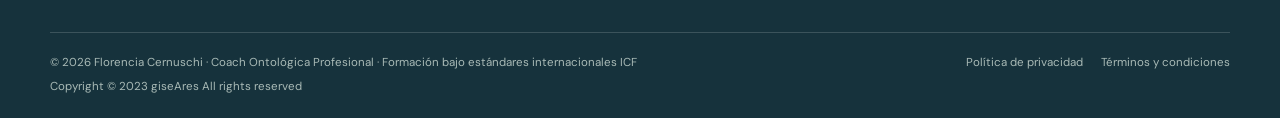
==== commit 86d29481: "Suma el crédito de autoría en el pie del footer Agrega "Copyright © 2023 giseAres All rights reserve" ====
--- a/new_version/index.html
+++ b/new_version/index.html
@@ -569,7 +569,10 @@
   </div>
 
   <div class="container footer-bottom">
-    <span>© <span id="anio">2026</span> Florencia Cernuschi · Coach Ontológica Profesional · Formación bajo estándares internacionales ICF</span>
+    <div class="creditos">
+      <span>© <span id="anio">2026</span> Florencia Cernuschi · Coach Ontológica Profesional · Formación bajo estándares internacionales ICF</span>
+      <span>Copyright © 2023 <a class="credito-autoria" href="https://www.linkedin.com/in/giseares/" target="_blank" rel="noopener">giseAres</a> All rights reserved</span>
+    </div>
     <span class="legal">
       <!-- PENDIENTE: crear estas páginas (Documento Maestro §21). -->
       <a href="#">Política de privacidad</a>
--- a/new_version/styles.css
+++ b/new_version/styles.css
@@ -347,20 +347,26 @@
   text-transform:uppercase;letter-spacing:.14em;color:#fff;margin-bottom:18px;
 }
 .footer p{color:#b9c6c2;font-size:.82rem}
-.footer-grid a:not(.brand):not(.btn){display:block;color:#c2ccc8;font-size:.8rem;margin:9px 0}
-.footer-grid a:not(.brand):not(.btn):hover{color:#fff}
+/* Sólo los links de las dos columnas de navegación. Cuando esto apuntaba a
+   `.footer-grid a:not(.brand):not(.btn)` alcanzaba también a los iconos sociales
+   y al teléfono, y les ganaba por especificidad: los dos necesitaban parches
+   para defenderse. */
+.footer-grid > nav > a{display:block;color:#c2ccc8;font-size:.8rem;margin:9px 0}
+.footer-grid > nav > a:hover{color:#fff}
 .footer-brand p{margin:18px 0 20px;max-width:290px}
 .socials{display:flex;gap:12px}
 .socials a{
-  display:grid !important;place-items:center;width:38px;height:38px;margin:0 !important;
+  display:grid;place-items:center;width:38px;height:38px;
   border:1px solid rgba(255,255,255,.28);border-radius:50%;color:#dfe8e5;
-}
+  transition:background .18s,color .18s,border-color .18s;
+}
+/* Al pasar el mouse el círculo se llena de blanco y el icono queda navy. */
 .socials a:hover{background:#fff;color:var(--navy);border-color:#fff}
+
+/* El color lo pone `.footer p`, que es más específico; acá sólo el layout. */
 .contact-line{display:flex;align-items:center;gap:10px;font-size:.8rem;margin-bottom:12px}
 .contact-line .ico{width:1.05rem;height:1.05rem;color:#a9bab6}
-/* Iguala la especificidad de `.footer-grid a:not(.brand):not(.btn)`, que si no
-   le mete margen vertical al número de teléfono. */
-.footer-grid .contact-line a:not(.btn){margin:0}
+.contact-line a:hover{color:#fff}
 .footer .btn-light{margin-top:8px}
 
 .footer-bottom{
@@ -368,6 +374,11 @@
   display:flex;justify-content:space-between;gap:16px;flex-wrap:wrap;
   color:#a9bab6;font-size:.72rem;
 }
+.footer-bottom .creditos{display:flex;flex-direction:column;gap:5px}
+/* El global ya saca el subrayado; se repite acá para que quede explícito que
+   este link va sin línea, también en hover. */
+.credito-autoria{text-decoration:none;border-bottom:0}
+.credito-autoria:hover{text-decoration:none;color:#fff}
 .footer-bottom .legal{display:flex;gap:18px}
 .footer-bottom a{color:#a9bab6}
 .footer-bottom a:hover{color:#fff}
@@ -446,8 +457,15 @@
 
 @media (max-width:520px){
   .section,.section-soft{padding:68px 0}
+  /* Apilados, los dos CTA del hero tienen que verse iguales: si no, el que
+     lleva ícono queda más ancho. */
+  .hero-actions .btn{width:100%}
   .diff-grid{grid-template-columns:1fr}
   .diff-grid article,.diff-grid article:first-child{padding:20px 0;border-top:1px solid var(--line)}
+  /* En una sola columna cada item lleva su línea arriba, menos el primero. Hay
+     que repetir el nth-child del breakpoint de 2 columnas porque tiene más
+     especificidad y si no le deja al segundo item el border-top en 0. */
+  .diff-grid article:nth-child(-n+2){border-top:1px solid var(--line)}
   .diff-grid article:first-child{border-top:0}
   .problem-grid{grid-template-columns:1fr}
   .cards.five{grid-template-columns:1fr}
